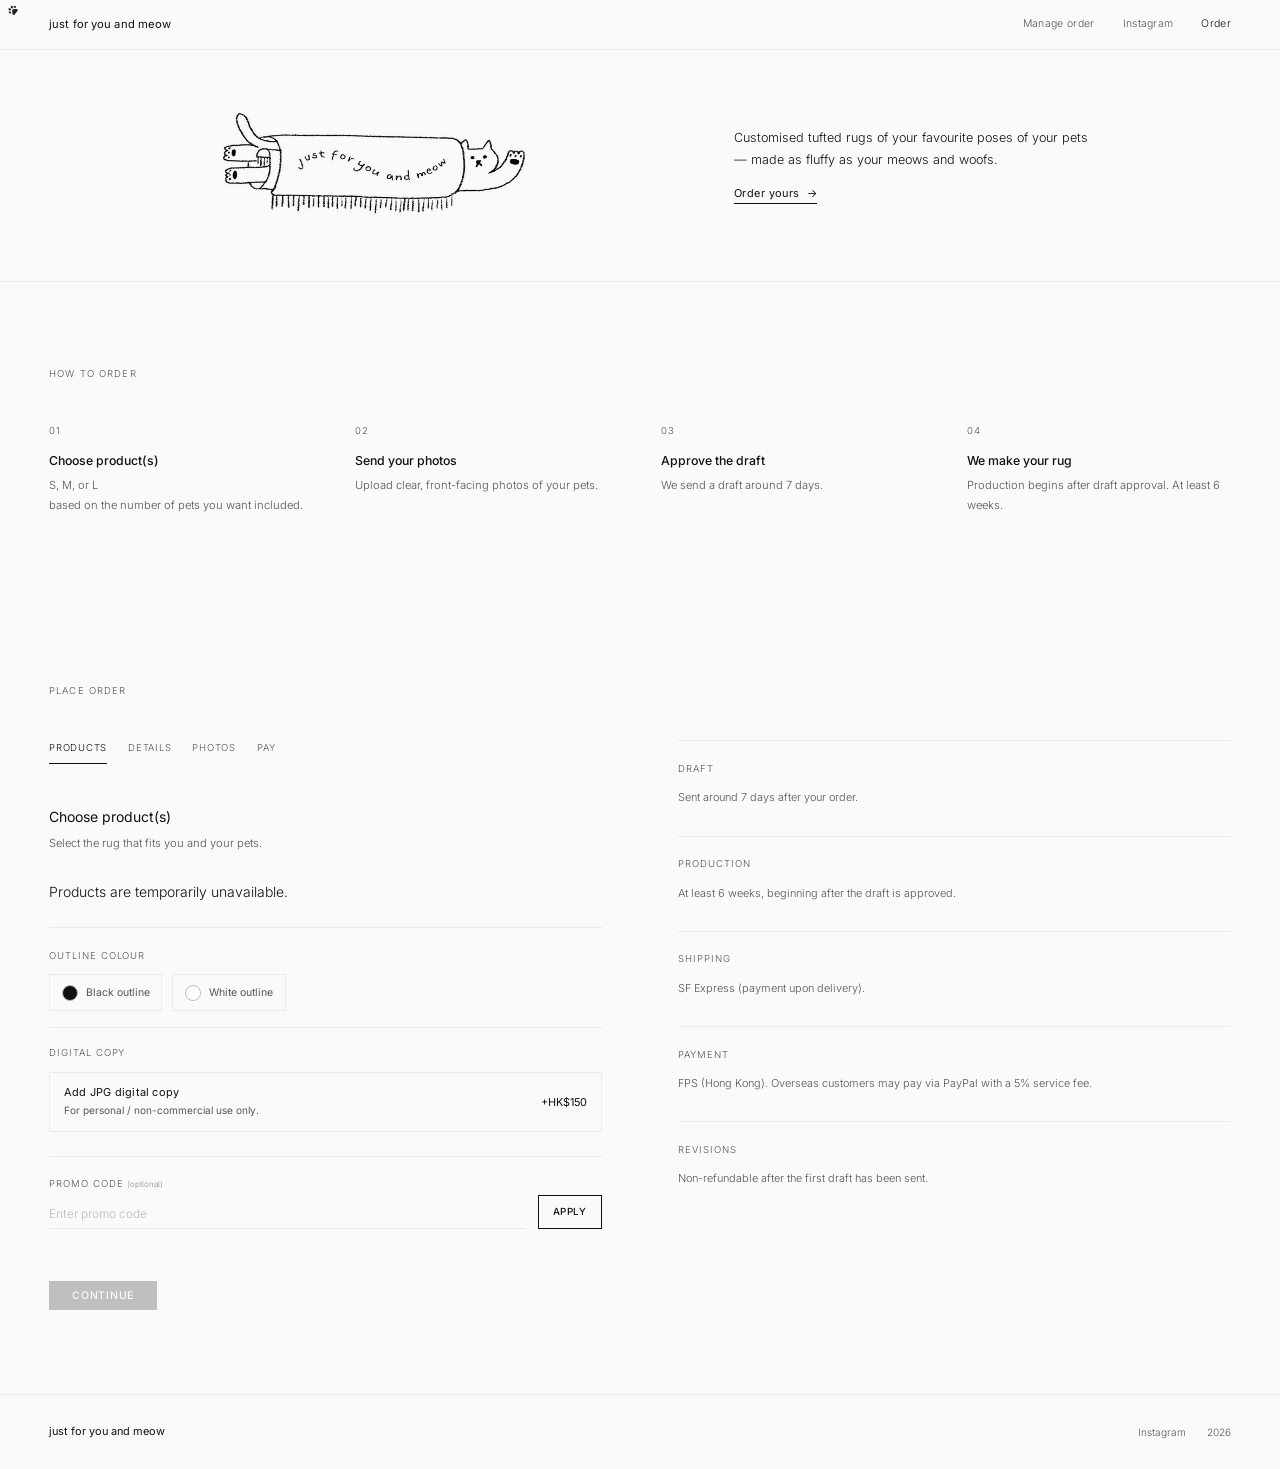
==== index.html @ 94280da6 "Update index.html" ====
<!DOCTYPE html>
<html lang="en">
<head>
<meta charset="UTF-8">
<meta name="viewport" content="width=device-width, initial-scale=1.0">
<title>just for you and meow</title>
<link rel="preconnect" href="https://fonts.googleapis.com">
<link href="https://fonts.googleapis.com/css2?family=Inter:wght@300;400;500&display=swap" rel="stylesheet">

<script>
const API_URL = '/api/order';
const TURNSTILE_SITE_KEY = '0x4AAAAAADvn28RYsBENDB8b';
const TURNSTILE_ALLOWED_HOSTS = [
  'justforyouandmeow.vercel.app',
  'justforyouandmeow.com',
  'www.justforyouandmeow.com'
];
const IS_DEPLOYED_SITE = TURNSTILE_ALLOWED_HOSTS.includes(location.hostname);

let turnstileWidgetId = null;
let turnstileToken = '';

function scheduleTurnstileRender() {
  window.setTimeout(renderTurnstileWidget, 150);
}

function renderTurnstileWidget() {
  if (!IS_DEPLOYED_SITE) return;
  if (!window.turnstile) return;
  if (turnstileWidgetId !== null) return;

  const container = document.getElementById('turnstile-widget');
  if (!container) return;

  container.innerHTML = '';

  turnstileWidgetId = window.turnstile.render(container, {
    sitekey: TURNSTILE_SITE_KEY,
    action: 'order',
    theme: 'light',
    callback: function(token) {
      turnstileToken = token || '';
      hideMsg('msg-s3');
    },
    'expired-callback': function() {
      turnstileToken = '';
    },
    'error-callback': function() {
      turnstileToken = '';
      showMsg('msg-s3', 'err', 'Security check could not load. Please refresh the page and try again.');
    }
  });
}

function resetTurnstileWidget() {
  turnstileToken = '';
  if (window.turnstile && turnstileWidgetId !== null) {
    window.turnstile.reset(turnstileWidgetId);
  }
}

window.addEventListener('DOMContentLoaded', scheduleTurnstileRender);
window.addEventListener('load', scheduleTurnstileRender);

if (IS_DEPLOYED_SITE) {
  const turnstileScript = document.createElement('script');
  turnstileScript.src = 'https://challenges.cloudflare.com/turnstile/v0/api.js?render=explicit';
  turnstileScript.onload = scheduleTurnstileRender;
  turnstileScript.async = true;
  turnstileScript.defer = true;
  document.head.appendChild(turnstileScript);
}

const CONFIG = {
  fps: {
    fpsCode: '102056686',
    payee: 'Glory On International Limited',
    qrImage: 'images/fps-qr.png'
  },
  products: [],
  terms: null
};
</script>

<style>
*,*::before,*::after{box-sizing:border-box;margin:0;padding:0}
:root{--black:#111111;--mid:#555555;--light:#EBEBEB;--bg:#FAFAF8;--white:#FFFFFF;--err:#cc3333}
html{font-size:14px;scroll-behavior:smooth}
body{font-family:'Inter',sans-serif;font-weight:300;color:var(--black);background:var(--bg);line-height:1.6;-webkit-font-smoothing:antialiased}
nav{position:fixed;top:0;left:0;right:0;z-index:100;background:var(--bg);display:flex;align-items:center;justify-content:space-between;padding:0 clamp(1.5rem,5vw,3.5rem);height:50px;border-bottom:1px solid var(--light)}
.nav-brand{font-size:.8rem;font-weight:400;letter-spacing:.01em;text-decoration:none;color:var(--black)}
.nav-right{display:flex;gap:2rem}.nav-right a{font-size:.75rem;color:var(--mid);text-decoration:none;letter-spacing:.03em;transition:color .15s}.nav-right a:hover,.nav-right a.active{color:var(--black)}
main{padding-top:50px}
.hero{padding:clamp(2rem,4vw,3.5rem) clamp(1.5rem,5vw,3.5rem);display:flex;flex-direction:row;align-items:center;gap:clamp(1.5rem,3vw,2.5rem);flex-wrap:wrap}
.hero-left{flex:0 1 auto;display:flex;align-items:center}.hero-logo{width:100%;max-width:650px;height:auto;display:block;mix-blend-mode:multiply}
.hero-right{flex:0 1 auto;display:flex;flex-direction:column;align-items:flex-start;gap:1rem;max-width:500px}
.hero-tagline{font-size:clamp(.82rem,1.1vw,.9rem);font-weight:300;line-height:1.75;color:var(--black)}
.link-arrow{font-size:.78rem;font-weight:400;letter-spacing:.04em;color:var(--black);text-decoration:none;display:inline-flex;align-items:center;gap:.4rem;border-bottom:1px solid var(--black);padding-bottom:1px;transition:opacity .15s;white-space:nowrap}.link-arrow:hover{opacity:.45}
@media(max-width:760px){.hero{flex-direction:column;align-items:flex-start}.hero-logo{max-width:500px}.hero-right{max-width:100%}}
.rule{border:none;border-top:1px solid var(--light)}
.section{padding:clamp(3.5rem,7vw,6rem) clamp(1.5rem,5vw,3.5rem)}
.section-label{font-size:.68rem;letter-spacing:.12em;text-transform:uppercase;color:var(--mid);margin-bottom:3rem}
.process{display:grid;grid-template-columns:repeat(4,1fr);gap:3rem}.step-n{font-size:.68rem;color:var(--mid);letter-spacing:.08em;margin-bottom:.9rem}.step-title{font-size:.88rem;font-weight:500;margin-bottom:.4rem}.step-desc{font-size:.8rem;color:var(--mid);line-height:1.75}
.size-row{display:grid;grid-template-columns:5rem 1fr 1fr auto auto 2rem;align-items:center;gap:1.2rem;padding:1.3rem 0;border-bottom:1px solid var(--light);cursor:pointer;transition:background .1s}.size-row:hover{background:rgba(0,0,0,.02)}
.size-letter{font-size:1.1rem;font-weight:300;letter-spacing:-.01em}.size-dims,.size-cap{font-size:.8rem;color:var(--mid)}.size-cap{font-size:.78rem}.size-price{font-size:.9rem;font-weight:400;white-space:nowrap}.size-radio{width:16px;height:16px;border:1.5px solid var(--light);border-radius:50%;transition:border-color .15s,background .15s;flex-shrink:0;justify-self:end}.size-row.sel .size-radio{background:var(--black);border-color:var(--black)}.qty-control{display:inline-flex;align-items:center;gap:.45rem;justify-self:end}.qty-btn{width:24px;height:24px;border:1px solid var(--light);background:var(--white);color:var(--mid);font:inherit;font-size:.9rem;line-height:1;cursor:pointer}.qty-btn:hover{border-color:var(--black);color:var(--black)}.qty-count{min-width:1.4rem;text-align:center;font-size:.78rem;color:var(--black)}
.order-grid{display:grid;grid-template-columns:1fr 1fr;gap:clamp(3rem,6vw,6rem);align-items:start}
.prog{display:flex;gap:1.5rem;margin-bottom:3rem}.prog-item{font-size:.68rem;letter-spacing:.08em;text-transform:uppercase;color:var(--mid);padding-bottom:.5rem;border-bottom:1.5px solid transparent;transition:all .2s}.prog-item.on{color:var(--black);border-color:var(--black)}.prog-item.done{opacity:.35}
.panel{display:none}.panel.on{display:block;animation:fadeUp .22s ease}@keyframes fadeUp{from{opacity:0;transform:translateY(5px)}to{opacity:1;transform:translateY(0)}}
.panel-title{font-size:1rem;font-weight:400;margin-bottom:.4rem}.panel-sub{font-size:.8rem;color:var(--mid);margin-bottom:2rem;line-height:1.75}
.recap{display:none;justify-content:space-between;align-items:center;border:1px solid var(--light);padding:.8rem 1rem;margin-bottom:2rem;font-size:.78rem}.recap.show{display:flex}.r-size{font-weight:500}.r-price{color:var(--mid)}.r-change{color:var(--mid);text-decoration:underline;cursor:pointer;font-size:.72rem}.r-change:hover{color:var(--black)}
.field{margin-bottom:1.6rem}.field label{display:block;font-size:.68rem;letter-spacing:.1em;text-transform:uppercase;color:var(--mid);margin-bottom:.6rem}.field label small{text-transform:none;letter-spacing:0;font-weight:300;opacity:.7}
.field input,.field textarea{width:100%;border:none;border-bottom:1px solid var(--light);background:transparent;padding:.55em 0;font-family:'Inter',sans-serif;font-size:.85rem;font-weight:300;color:var(--black);outline:none;transition:border-color .15s}.field input::placeholder,.field textarea::placeholder{color:#bbb}.field input:focus,.field textarea:focus{border-color:var(--black)}.field textarea{resize:none;min-height:68px}
.upfield{border:1px solid var(--light);padding:1.6rem;position:relative;text-align:center;cursor:pointer;transition:border-color .15s}.upfield:hover{border-color:var(--black)}.upfield input[type="file"]{position:absolute;inset:0;opacity:0;cursor:pointer;width:100%;height:100%}.upfield-label{font-size:.72rem;letter-spacing:.08em;text-transform:uppercase;font-weight:500;display:block;margin-bottom:.3rem}.upfield-hint{font-size:.75rem;color:var(--mid)}.file-chosen{font-size:.72rem;color:var(--black);margin-top:.5rem;min-height:1em}
.photo-list{border-top:1px solid var(--light);margin-top:.8rem}.photo-item{position:relative;display:grid;grid-template-columns:52px minmax(0,1fr);align-items:center;gap:.8rem;padding:.65rem 2.2rem .65rem 0;border-bottom:1px solid var(--light);font-size:.74rem}.photo-thumb{width:52px;height:52px;border:1px solid var(--light);object-fit:cover;cursor:zoom-in;background:var(--white)}.photo-name{min-width:0;overflow:hidden;text-overflow:ellipsis;white-space:nowrap}.photo-remove{position:absolute;right:0;top:50%;transform:translateY(-50%);width:28px;height:28px;border:1px solid var(--light);border-radius:50%;background:var(--white);color:var(--mid);font:inherit;font-size:1.05rem;line-height:1;cursor:pointer}.photo-remove:hover{color:var(--black);border-color:var(--black)}
.photo-preview-dialog{width:min(760px,calc(100% - 2rem));max-height:90vh;border:0;padding:0;background:var(--white)}.photo-preview-dialog::backdrop{background:rgba(0,0,0,.72)}.photo-preview-inner{position:relative;padding:2.5rem 1rem 1rem;display:flex;align-items:center;justify-content:center;max-height:90vh}.photo-preview-image{display:block;max-width:100%;max-height:calc(90vh - 3.5rem);object-fit:contain}.photo-preview-close{position:absolute;top:.65rem;right:.8rem;border:0;background:none;color:var(--black);font:inherit;font-size:1.35rem;line-height:1;cursor:pointer}
.promo-box{margin-top:1.7rem;padding-top:1.4rem;border-top:1px solid var(--light)}.promo-row{display:flex;align-items:flex-end;gap:.8rem}.promo-row .field{flex:1;margin:0}.promo-apply{height:34px;border:1px solid var(--black);background:transparent;color:var(--black);padding:0 1rem;font-family:'Inter',sans-serif;font-size:.7rem;font-weight:500;letter-spacing:.06em;text-transform:uppercase;cursor:pointer}.promo-apply:disabled{opacity:.35;cursor:not-allowed}.promo-result{font-size:.74rem;min-height:1.4em;margin-top:.65rem}.promo-result.ok{color:#1a6b3c}.promo-result.err{color:var(--err)}
.outline-box{margin-top:1.7rem;padding-top:1.4rem;border-top:1px solid var(--light)}.outline-label{font-size:.68rem;letter-spacing:.1em;text-transform:uppercase;color:var(--mid);margin-bottom:.8rem}.outline-options{display:flex;gap:.7rem;flex-wrap:wrap}.outline-option{display:inline-flex;align-items:center;gap:.55rem;border:1px solid var(--light);background:transparent;padding:.65rem .85rem;font-family:'Inter',sans-serif;font-size:.75rem;color:var(--mid);cursor:pointer}.outline-option:hover,.outline-option.sel{border-color:var(--black);color:var(--black)}.outline-swatch{width:16px;height:16px;border-radius:50%;border:1px solid #bbb;display:inline-block}.outline-swatch.black{background:#111}.outline-swatch.white{background:#fff}
.addon-box{margin-top:1.2rem;padding-top:1.2rem;border-top:1px solid var(--light)}.addon-option{width:100%;display:flex;justify-content:space-between;align-items:center;gap:1rem;border:1px solid var(--light);background:transparent;padding:.9rem 1rem;font-family:'Inter',sans-serif;color:var(--mid);cursor:pointer;text-align:left}.addon-option:hover,.addon-option.sel{border-color:var(--black);color:var(--black)}.addon-title{display:block;font-size:.78rem;color:var(--black);letter-spacing:.02em}.addon-desc{display:block;font-size:.72rem;color:var(--mid);line-height:1.55;margin-top:.25rem}.addon-price{font-size:.78rem;white-space:nowrap;color:var(--black)}
.terms-check{display:flex;align-items:flex-start;gap:.65rem;font-size:.76rem;color:var(--mid);line-height:1.55;margin:1.6rem 0}.terms-check input{width:15px;height:15px;margin-top:.15rem;accent-color:var(--black);flex:0 0 auto}.terms-check a{color:var(--black);text-decoration:underline;text-underline-offset:2px}
.terms-dialog{position:fixed;top:50%;left:50%;transform:translate(-50%,-50%);margin:0;width:min(620px,calc(100% - 2rem));max-height:82vh;border:0;padding:0;background:var(--white);color:var(--black);cursor:default;box-shadow:0 18px 60px rgba(0,0,0,.18)}.terms-dialog:focus{outline:none}.terms-dialog::backdrop{background:rgba(0,0,0,.42)}.terms-inner{padding:clamp(1.5rem,4vw,2.5rem);overflow:auto;max-height:82vh}.terms-head{display:flex;justify-content:space-between;align-items:center;gap:1rem;padding-bottom:1rem;border-bottom:1px solid var(--light)}.terms-head h2{font-size:1rem;font-weight:500}.terms-close{border:0;background:none;font:inherit;font-size:1.3rem;line-height:1;cursor:pointer;color:var(--mid)}.terms-section{padding-top:1.5rem}.terms-section h3{font-size:.78rem;font-weight:500;margin-bottom:.65rem}.terms-section p{font-size:.76rem;color:var(--mid);line-height:1.8;margin-bottom:.8rem}
.btn-row{display:flex;align-items:center;gap:1.5rem;margin-top:2rem}.btn-submit{background:var(--black);color:var(--white);border:none;padding:.8em 2.2em;font-family:'Inter',sans-serif;font-size:.75rem;font-weight:500;letter-spacing:.07em;text-transform:uppercase;cursor:pointer;transition:opacity .15s}.btn-submit:hover{opacity:.65}.btn-submit:disabled{opacity:.25;cursor:not-allowed}.btn-back{font-size:.75rem;color:var(--mid);background:none;border:none;cursor:pointer;font-family:'Inter',sans-serif;text-decoration:underline;transition:color .15s}.btn-back:hover{color:var(--black)}
.aside-block{border-top:1px solid var(--light);padding-top:1.4rem;margin-bottom:2rem}.aside-label{font-size:.68rem;letter-spacing:.1em;text-transform:uppercase;color:var(--mid);margin-bottom:.8rem}.aside-body{font-size:.78rem;color:var(--mid);line-height:1.85}
.order-num-box{background:var(--black);color:var(--white);padding:1.2rem 1.5rem;margin-bottom:2rem}.order-num-label{font-size:.65rem;letter-spacing:.1em;text-transform:uppercase;opacity:.6;margin-bottom:.3rem}.order-num-value{font-size:1.1rem;font-weight:500;letter-spacing:.04em}.receipt{border-top:1px solid var(--light);margin-bottom:2.5rem}.r-row{display:flex;justify-content:space-between;font-size:.8rem;padding:.65rem 0;border-bottom:1px solid var(--light)}.r-row:last-child{font-weight:500;border-color:var(--black)}.r-label{color:var(--mid)}
.fps-block{border:1px solid var(--light);padding:2rem;text-align:center}.fps-eyebrow{font-size:.65rem;letter-spacing:.12em;text-transform:uppercase;color:var(--mid);margin-bottom:1.5rem}.fps-qr{width:130px;height:130px;background:#EDEDED;margin:0 auto 1.2rem;overflow:hidden;display:flex;align-items:center;justify-content:center;font-size:.7rem;color:var(--mid)}.fps-qr img{width:100%;height:100%;object-fit:contain}.fps-meta{font-size:.78rem;color:var(--mid);margin-bottom:.3rem}.fps-amount{display:inline-block;background:var(--black);color:var(--white);padding:.55em 2rem;font-size:.88rem;font-weight:500;letter-spacing:.05em;margin:.8rem 0 0}.fps-instructions{text-align:left;font-size:.75rem;color:var(--mid);line-height:1.85;border-top:1px solid var(--light);margin-top:1.5rem;padding-top:1.2rem}.fps-instructions ol{padding-left:1.1em}.fps-instructions li{margin-bottom:.4rem}
.manage-wrap{max-width:760px}.manage-summary{border-top:1px solid var(--light);border-bottom:1px solid var(--light);margin:1.5rem 0 2rem}.manage-summary .r-row:last-child{font-weight:300;border-color:var(--light)}.manage-upload-panel{display:none}.manage-upload-panel.show{display:block}.manage-note{font-size:.75rem;color:var(--mid);line-height:1.8;margin-top:.8rem}.manage-actions{display:flex;gap:1rem;flex-wrap:wrap;margin-top:1.5rem}
.status-msg{font-size:.78rem;padding:.7rem 1rem;margin:.8rem 0;border-left:3px solid;display:none}.status-msg.show{display:block}.status-msg.ok{border-color:#2a9d5c;background:#f0faf5;color:#1a6b3c}.status-msg.err{border-color:var(--err);background:#fff5f5;color:var(--err)}.status-msg a{color:inherit;font-weight:500;text-decoration:underline}.spinner{display:inline-block;width:12px;height:12px;border:2px solid rgba(255,255,255,.3);border-top-color:#fff;border-radius:50%;animation:spin .6s linear infinite;margin-right:.5rem;vertical-align:middle}@keyframes spin{to{transform:rotate(360deg)}}
body{cursor:none}.paw-cursor-container{position:fixed;top:0;left:0;width:100%;height:100%;pointer-events:none;z-index:9999}.paw{position:absolute;pointer-events:none;width:24px;height:28px}
footer{border-top:1px solid var(--light);padding:2rem clamp(1.5rem,5vw,3.5rem);display:flex;justify-content:space-between;align-items:center;flex-wrap:wrap;gap:1rem}.footer-brand{font-size:.78rem;font-weight:400}.footer-links{display:flex;gap:1.5rem}.footer-links a{font-size:.72rem;color:var(--mid);text-decoration:none;transition:color .15s}.footer-links a:hover{color:var(--black)}
@media(max-width:780px){.process{grid-template-columns:1fr 1fr}.order-grid{grid-template-columns:1fr}.order-aside{display:none}.size-row{grid-template-columns:4rem minmax(0,1fr) auto 1.5rem;grid-template-areas:"letter details price radio" "letter capacity price radio";column-gap:1rem;row-gap:.15rem}.size-letter{grid-area:letter}.size-row>div:not(.size-cap):not(.size-price){grid-area:details}.size-cap{grid-area:capacity;display:block;font-size:.7rem;line-height:1.4}.size-price{grid-area:price}.size-radio{grid-area:radio}}
@media(max-width:780px){.qty-control{grid-area:qty}.size-row{grid-template-columns:4rem minmax(0,1fr) auto auto 1.5rem;grid-template-areas:"letter details price qty radio" "letter capacity price qty radio"}.size-row>div.qty-control{grid-area:qty}}
@media(max-width:480px){.process{grid-template-columns:1fr}}
@media(max-width:768px){.paw-cursor-container{display:none}body{cursor:auto}}
</style>
</head>
<body>

<nav>
  <a href="index.html" class="nav-brand">just for you and meow</a>
  <div class="nav-right">
    <a href="manage-order.html">Manage order</a>
    <a href="https://www.instagram.com/justforyouandmeow/" target="_blank" rel="noopener noreferrer">Instagram</a>
    <a href="#order" class="active">Order</a>
  </div>
</nav>

<main>
  <section class="hero">
    <div class="hero-left"><img src="images/logo.png" alt="just for you and meow" class="hero-logo"></div>
    <div class="hero-right">
      <p class="hero-tagline">Customised tufted rugs of your favourite poses of your pets<br>— made as fluffy as your meows and woofs.</p>
      <a href="#order" class="link-arrow">Order yours &nbsp;&rarr;</a>
    </div>
  </section>

  <hr class="rule">

  <section class="section">
    <p class="section-label">How to order</p>
    <div class="process">
      <div><div class="step-n">01</div><div class="step-title">Choose product(s)</div><p class="step-desc">S, M, or L <br>based on the number of pets you want included.</p></div>
      <div><div class="step-n">02</div><div class="step-title">Send your photos</div><p class="step-desc">Upload clear, front-facing photos of your pets.</p></div>
      <div><div class="step-n">03</div><div class="step-title">Approve the draft</div><p class="step-desc">We send a draft around 7 days.</p></div>
      <div><div class="step-n">04</div><div class="step-title">We make your rug</div><p class="step-desc">Production begins after draft approval. At least 6 weeks.</p></div>
    </div>
  </section>

  <section class="section" id="order">
    <p class="section-label">Place order</p>
    <div class="order-grid">
      <div class="order-left">
        <div class="prog">
          <span class="prog-item on" data-s="1">Products</span>
          <span class="prog-item" data-s="2">Details</span>
          <span class="prog-item" data-s="3">Photos</span>
          <span class="prog-item" data-s="4">Pay</span>
        </div>

        <div class="panel on" id="p1">
          <div class="panel-title">Choose product(s)</div>
          <p class="panel-sub">Select the rug that fits you and your pets.</p>
          <div id="p1-rows"></div>

          <div class="outline-box">
            <div class="outline-label">Outline colour</div>
            <div class="outline-options">
              <button type="button" class="outline-option" data-outline="Black" onclick="pickOutline('Black')"><span class="outline-swatch black"></span>Black outline</button>
              <button type="button" class="outline-option" data-outline="White" onclick="pickOutline('White')"><span class="outline-swatch white"></span>White outline</button>
            </div>
          </div>

          <div class="addon-box">
            <div class="outline-label">Digital copy</div>
            <button type="button" class="addon-option" id="digital-copy-option" onclick="toggleDigitalCopy()">
              <span>
                <span class="addon-title">Add JPG digital copy</span>
                <span class="addon-desc">For personal / non-commercial use only.</span>
              </span>
              <span class="addon-price">+HK$150</span>
            </button>
          </div>

          <div class="promo-box">
            <div class="promo-row">
              <div class="field">
                <label for="f-promo">Promo code <small>(optional)</small></label>
                <input type="text" id="f-promo" maxlength="30" autocomplete="off" placeholder="Enter promo code"
                       oninput="if(appliedPromo && this.value.trim().toUpperCase() !== appliedPromo.code) clearPromo_(false)">
              </div>
              <button class="promo-apply" type="button" id="promo-apply" onclick="applyPromo()">Apply</button>
            </div>
            <div class="promo-result" id="promo-result"></div>
          </div>

          <div class="btn-row"><button class="btn-submit" id="s1n" disabled onclick="go(2)">Continue</button></div>
        </div>

        <div class="panel" id="p2">
          <div class="recap show" id="rb2"><span><span class="r-size" id="rb2-size"></span>&ensp;<span class="r-price" id="rb2-price"></span></span><span class="r-change" onclick="go(1)">Change</span></div>
          <div class="panel-title">Your details</div>
          <p class="panel-sub">Contact and delivery information.</p>
          <div class="field"><label>Instagram</label><input type="text" id="f-instagram" placeholder="@accountname"></div>
          <div class="field"><label>Full name</label><input type="text" id="f-name" placeholder="Your full name"></div>
          <div class="field"><label>Phone number</label><input type="tel" id="f-phone" placeholder="Your phone number"></div>
          <div class="field"><label>Delivery address</label><input type="text" id="f-addr" placeholder="Full address"></div>
          <div class="btn-row"><button class="btn-submit" onclick="v2()">Continue</button><button class="btn-back" onclick="go(1)">Back</button></div>
        </div>

        <div class="panel" id="p3">
          <div class="recap show" id="rb3"><span><span class="r-size" id="rb3-size"></span>&ensp;<span class="r-price" id="rb3-price"></span></span><span class="r-change" onclick="go(1)">Change</span></div>
          <div class="panel-title">Upload photos</div>
          <p class="panel-sub">Upload at least one photo of your pets — can be separate photos. Clear, front-facing photos work best.</p>
          <div class="field">
            <label>Pet photos <small>(required)</small></label>
            <div class="upfield">
              <input type="file" id="f-photos" accept="image/*" multiple onchange="onPetFiles(this)">
              <span class="upfield-label">Select files</span>
              <span class="upfield-hint">JPG or PNG · up to 6 files · 2.5 MB each</span>
            </div>
            <div class="file-chosen" id="pet-file-chosen"></div>
            <div class="photo-list" id="pet-photo-list"></div>
          </div>
          <div class="field"><label>Notes <small>(optional)</small></label><textarea id="f-notes" placeholder="Background colour, pose, accessories, anything you have in mind..."></textarea></div>
          <div class="field"><div id="turnstile-widget"></div></div>
          <label class="terms-check">
            <input type="checkbox" id="f-terms">
            <span>I have read and agree to the <a href="#" onclick="openTerms(event)">Terms &amp; Conditions and Privacy Notice</a>. / 我已閱讀並同意條款及私隱聲明。</span>
          </label>
          <div id="msg-s3" class="status-msg"></div>
          <div class="btn-row"><button class="btn-submit" id="s3n" onclick="doSubmit()">Confirm order</button><button class="btn-back" onclick="go(2)">Back</button></div>
        </div>

        <div class="panel" id="p4">
          <div class="panel-title">Order received</div>
          <p class="panel-sub">Complete payment via FPS within 24 hours, then upload your screenshot below.</p>
          <div class="order-num-box"><div class="order-num-label">Your order number</div><div class="order-num-value" id="order-num-display">—</div></div>
          <div class="receipt" id="receipt"></div>
          <div class="fps-block">
            <div class="fps-eyebrow">FPS &nbsp;/&nbsp; Faster Payment System</div>
            <div class="fps-qr"><img src="images/fps-qr.png" alt="FPS QR code" onerror="this.style.display='none';this.parentNode.insertAdjacentHTML('beforeend','<span>fps-qr.png</span>')"></div>
            <div class="fps-meta">識別代碼 &nbsp;102056686</div>
            <div class="fps-meta" style="margin-bottom:0">支付至 &nbsp;Glory On International Limited</div>
            <div class="fps-amount" id="famt">HK$—</div>
            <div class="fps-instructions"><ol><li>Open your banking app and select FPS.</li><li>Add your name and order number as the reference, then take a screenshot.</li><li>Please upload your screenshot below and send us a direct message (DM).</li></ol></div>
          </div>

          <div class="field" style="margin-top:2rem">
            <label>Payment screenshot <small>Upload after payment</small></label>
            <div class="upfield">
              <input type="file" id="f-payment" accept="image/*" onchange="onPayFile(this)">
              <span class="upfield-label">Select file</span>
              <span class="upfield-hint">Upload your FPS payment screenshot</span>
            </div>
            <div class="file-chosen" id="pay-file-chosen"></div>
            <div class="photo-list" id="payment-photo-list"></div>
          </div>

          <div id="msg-s4" class="status-msg"></div>
          <div class="btn-row"><button class="btn-submit" id="s4n" onclick="submitPayment()">Submit payment proof</button><button class="btn-back" id="payment-back" onclick="go(3)">Back</button></div>
          <div style="margin-top:3rem;border-top:1px solid var(--light);padding-top:2rem"><button class="btn-back" onclick="doReset()">Place another order</button></div>
        </div>
      </div>

      <div class="order-aside">
        <div class="aside-block"><div class="aside-label">Draft</div><div class="aside-body">Sent around 7 days after your order.</div></div>
        <div class="aside-block"><div class="aside-label">Production</div><div class="aside-body">At least 6 weeks, beginning after the draft is approved.</div></div>
        <div class="aside-block"><div class="aside-label">Shipping</div><div class="aside-body">SF Express (payment upon delivery).</div></div>
        <div class="aside-block"><div class="aside-label">Payment</div><div class="aside-body">FPS (Hong Kong). Overseas customers may pay via PayPal with a 5% service fee.</div></div>
        <div class="aside-block"><div class="aside-label">Revisions</div><div class="aside-body">Non-refundable after the first draft has been sent.</div></div>
      </div>
    </div>
  </section>
</main>

<dialog class="photo-preview-dialog" id="photo-preview-dialog">
  <div class="photo-preview-inner">
    <button class="photo-preview-close" type="button" onclick="closePhotoPreview()" aria-label="Close">&times;</button>
    <img class="photo-preview-image" id="photo-preview-image" alt="Selected photo preview">
  </div>
</dialog>

<dialog class="terms-dialog" id="terms-dialog" tabindex="-1">
  <div class="terms-inner">
    <div class="terms-head"><h2>Terms &amp; Conditions / 注意事項</h2><button class="terms-close" type="button" onclick="closeTerms()" aria-label="Close">&times;</button></div>
    <div class="terms-section"><p>Terms are loading from the secure backend. Please reload if they do not appear.</p></div>
  </div>
</dialog>

<footer>
  <span class="footer-brand">just for you and meow</span>
  <div class="footer-links"><a href="https://www.instagram.com/justforyouandmeow/" target="_blank">Instagram</a><span style="color:var(--mid);font-size:.72rem" id="yr"></span></div>
</footer>

<script>
let sel = null;
let selectedItems = [];
let orderNum = null;
let petFiles = [];
let payFile = null;
let appliedPromo = null;
let selectedOutline = null;
let selectedDigitalCopy = false;
const DIGITAL_COPY_PRICE = 150;
let orderReadyForPayment = false;
let manageSession = null;
let managePetFiles = [];
let managePayFile = null;

document.getElementById('yr').textContent = new Date().getFullYear();

function fileToBase64(file) {
  return new Promise((res, rej) => {
    const r = new FileReader();
    r.onload = () => res(String(r.result).split(',')[1]);
    r.onerror = () => rej(new Error('Cannot read ' + file.name));
    r.readAsDataURL(file);
  });
}

function fileToDataUrl_(file) {
  return new Promise((res, rej) => {
    const reader = new FileReader();
    reader.onload = () => res(reader.result);
    reader.onerror = () => rej(new Error('Cannot preview ' + file.name));
    reader.readAsDataURL(file);
  });
}

function showMsg(id, type, text) {
  const el = document.getElementById(id);
  el.className = 'status-msg ' + type + ' show';
  el.textContent = text;
}

function hideMsg(id) {
  const el = document.getElementById(id);
  if (el) el.className = 'status-msg';
}

function showPaymentSuccess_() {
  const el = document.getElementById('msg-s4');
  el.className = 'status-msg ok show';
  el.textContent = 'Payment proof submitted. Please send us a direct message on ';
  const link = document.createElement('a');
  link.href = 'https://www.instagram.com/justforyouandmeow/';
  link.target = '_blank';
  link.rel = 'noopener noreferrer';
  link.textContent = 'Instagram';
  el.appendChild(link);
  el.appendChild(document.createTextNode(' with your order number. Thank you.'));
}

loadProducts();
loadTerms();

async function loadTerms() {
  try {
    const result = await postApi_({ type: 'terms' });
    if (!result.success || !result.terms || !result.terms.version) throw new Error('TERMS_UNAVAILABLE');
    CONFIG.terms = result.terms;
    renderTerms_();
  } catch (error) {
    CONFIG.terms = null;
  }
}

function renderTerms_() {
  const terms = CONFIG.terms;
  if (!terms) return;
  const inner = document.querySelector('#terms-dialog .terms-inner');
  if (!inner) return;
  inner.innerHTML = '';

  const head = document.createElement('div');
  head.className = 'terms-head';
  const title = document.createElement('h2');
  title.textContent = (terms.titleEn || 'Terms & Conditions') + ' / ' + (terms.titleZh || '注意事項及私隱聲明');
  const close = document.createElement('button');
  close.className = 'terms-close';
  close.type = 'button';
  close.setAttribute('aria-label', 'Close');
  close.textContent = '×';
  close.addEventListener('click', closeTerms);
  head.appendChild(title);
  head.appendChild(close);
  inner.appendChild(head);

  const meta = document.createElement('div');
  meta.className = 'terms-section';
  const metaP = document.createElement('p');
  metaP.textContent = 'Version: ' + terms.version;
  meta.appendChild(metaP);
  inner.appendChild(meta);

  const en = document.createElement('div');
  en.className = 'terms-section';
  const enTitle = document.createElement('h3');
  enTitle.textContent = terms.titleEn || 'Terms & Conditions';
  en.appendChild(enTitle);
  appendTermsParagraphs_(en, terms.contentEn);
  inner.appendChild(en);

  const zh = document.createElement('div');
  zh.className = 'terms-section';
  const zhTitle = document.createElement('h3');
  zhTitle.textContent = terms.titleZh || '注意事項及私隱聲明';
  zh.appendChild(zhTitle);
  appendTermsParagraphs_(zh, terms.contentZh);
  inner.appendChild(zh);
}

function appendTermsParagraphs_(container, content) {
  const blocks = String(content || '').split(/\n\s*\n/).filter(Boolean);
  blocks.forEach(block => {
    const p = document.createElement('p');
    p.textContent = block.trim();
    p.style.whiteSpace = 'pre-line';
    container.appendChild(p);
  });
}

async function loadProducts() {
  const orderRows = document.getElementById('p1-rows');
  orderRows.textContent = 'Loading products...';
  document.getElementById('s1n').disabled = true;

  try {
    const result = await postApi_({ type: 'products' });
    if (!result.success || !Array.isArray(result.products) || !result.products.length) throw new Error('NO_PRODUCTS');
    CONFIG.products = result.products.map(p => ({ ...p, safeId: String(p.id || '').trim().toLowerCase() }));
    renderProducts_();
  } catch (error) {
    orderRows.textContent = 'Products are temporarily unavailable.';
  }
}

function renderProducts_() {
  const orderRows = document.getElementById('p1-rows');
  orderRows.innerHTML = '';
  CONFIG.products.forEach(p => {
    const name = escapeHtml_(p.name);
    const dims = escapeHtml_(p.dims);
    const capacity = escapeHtml_(p.capacity);
    const price = Number(p.price).toLocaleString();
    orderRows.insertAdjacentHTML('beforeend', `
      <div class="size-row" id="wr-${p.safeId}" onclick="toggleProduct('${p.safeId}')">
        <span class="size-letter">${name}</span>
        <div><div class="size-dims">${dims}</div></div>
        <div class="size-cap">${capacity}</div>
        <div class="size-price">HK$${price}</div>
        <div class="qty-control" onclick="event.stopPropagation()">
          <button type="button" class="qty-btn" aria-label="Decrease ${name}" onclick="changeProductQty('${p.safeId}', -1)">−</button>
          <span class="qty-count" id="qty-${p.safeId}">0</span>
          <button type="button" class="qty-btn" aria-label="Increase ${name}" onclick="changeProductQty('${p.safeId}', 1)">+</button>
        </div>
        <span class="size-radio" id="pr-${p.safeId}"></span>
      </div>`);
  });
}

function escapeHtml_(value) {
  return String(value || '').replace(/&/g, '&amp;').replace(/</g, '&lt;').replace(/>/g, '&gt;').replace(/"/g, '&quot;').replace(/'/g, '&#039;');
}

function getSelectedItem_(safeId) {
  return selectedItems.find(item => item.safeId === safeId) || null;
}

function hasSelectedProducts_() {
  return selectedItems.some(item => Number(item.quantity || 0) > 0);
}

function syncPrimarySelection_() {
  selectedItems = selectedItems.filter(item => Number(item.quantity || 0) > 0);
  sel = selectedItems.length ? selectedItems[0] : null;
}

function getSelectedItemsForPayload_() {
  return selectedItems
    .filter(item => Number(item.quantity || 0) > 0)
    .map(item => ({
      productId: item.safeId || item.id,
      quantity: Number(item.quantity || 1)
    }));
}

function toggleProduct(safeId) {
  const existing = getSelectedItem_(safeId);
  if (existing) {
    setProductQuantity_(safeId, 0, true);
  } else {
    setProductQuantity_(safeId, 1, true);
  }
}

function pick(safeId) {
  toggleProduct(safeId);
}

function changeProductQty(safeId, delta) {
  const existing = getSelectedItem_(safeId);
  const currentQty = existing ? Number(existing.quantity || 0) : 0;
  const nextQty = Math.max(0, Math.min(20, currentQty + Number(delta || 0)));
  setProductQuantity_(safeId, nextQty, true);
}

function setProductQuantity_(safeId, quantity, shouldClearPromo) {
  const product = CONFIG.products.find(p => p.safeId === safeId);
  if (!product) return;

  const qty = Math.max(0, Math.min(20, Number(quantity || 0)));
  const existingIndex = selectedItems.findIndex(item => item.safeId === safeId);

  if (qty <= 0) {
    if (existingIndex >= 0) selectedItems.splice(existingIndex, 1);
  } else if (existingIndex >= 0) {
    selectedItems[existingIndex].quantity = qty;
  } else {
    selectedItems.push({
      ...product,
      quantity: qty
    });
  }

  syncPrimarySelection_();
  updateProductRow_(safeId);
  if (shouldClearPromo) clearPromo_(true);
  updateSizeContinue_();
  updateRecaps();
}

function updateProductRow_(safeId) {
  const item = getSelectedItem_(safeId);
  const qty = item ? Number(item.quantity || 0) : 0;
  const row = document.getElementById('wr-' + safeId);
  const radio = document.getElementById('pr-' + safeId);
  const qtyEl = document.getElementById('qty-' + safeId);

  if (row) row.classList.toggle('sel', qty > 0);
  if (radio) {
    radio.style.background = qty > 0 ? 'var(--black)' : '';
    radio.style.borderColor = qty > 0 ? 'var(--black)' : '';
  }
  if (qtyEl) qtyEl.textContent = String(qty);
}

function pickOutline(colour) {
  if (!['Black', 'White'].includes(colour)) return;
  selectedOutline = colour;
  document.querySelectorAll('.outline-option').forEach(button => {
    button.classList.toggle('sel', button.dataset.outline === colour);
  });
  updateSizeContinue_();
}

function toggleDigitalCopy() {
  selectedDigitalCopy = !selectedDigitalCopy;
  const option = document.getElementById('digital-copy-option');
  if (option) option.classList.toggle('sel', selectedDigitalCopy);
  updateRecaps();
}

function getProductsSubtotal_() {
  return selectedItems.reduce((sum, item) => {
    return sum + Number(item.price || 0) * Number(item.quantity || 0);
  }, 0);
}

function getCurrentProductPrice_() {
  return Number(appliedPromo ? appliedPromo.price : getProductsSubtotal_());
}

function getOrderTotal_() {
  return getCurrentProductPrice_() + (selectedDigitalCopy ? DIGITAL_COPY_PRICE : 0);
}

function hasOwn_(object, key) {
  return Object.prototype.hasOwnProperty.call(object || {}, key);
}

function normalizeBooleanValue_(value) {
  if (value === true) return true;
  const text = String(value || '').trim().toLowerCase();
  return text === 'true' || text === 'yes' || text === 'y' || text === '1';
}

function firstFiniteNumber_(values) {
  for (const value of values) {
    const number = Number(value);
    if (Number.isFinite(number)) return number;
  }
  return NaN;
}

function getReceiptTotal_(result, digitalCopySelected, digitalCopyPrice) {
  // New Apps Script v8/v9/v10 returns productFinalPrice, so rebuild the grand total safely.
  const productFinalPrice = firstFiniteNumber_([result && result.productFinalPrice]);
  if (Number.isFinite(productFinalPrice)) {
    return productFinalPrice + (digitalCopySelected ? Number(digitalCopyPrice || 0) : 0);
  }

  // New Apps Script also returns digitalCopyPrice; if present, server total should already include it.
  if (hasOwn_(result, 'digitalCopyPrice')) {
    const serverTotal = firstFiniteNumber_([
      result && result.price,
      result && result.finalPrice,
      result && result.total,
      result && result.amount
    ]);
    if (Number.isFinite(serverTotal)) return serverTotal;
  }

  // Backward fallback: old Apps Script did not know digital copy, so use frontend cart total.
  return getOrderTotal_();
}

function getDigitalCopyText_() {
  return selectedDigitalCopy ? 'JPG digital copy +HK$150' : 'No digital copy';
}

function getProductsSummary_() {
  if (!selectedItems.length) return '';
  return selectedItems
    .map(item => (item.name || item.id) + ' × ' + Number(item.quantity || 1))
    .join(' + ');
}

function formatItemsForReceipt_(items) {
  const source = Array.isArray(items) && items.length ? items : selectedItems;
  return source.map(item => {
    const name = item.name || item.productName || item.id || item.productId || 'Product';
    const dims = item.dims ? ' ' + item.dims : '';
    const qty = Number(item.quantity || 1);
    return name + dims + ' × ' + qty;
  }).join(' + ');
}

function updateSizeContinue_() {
  document.getElementById('s1n').disabled = !(hasSelectedProducts_() && selectedOutline);
}

function updateRecaps() {
  if (!hasSelectedProducts_()) return;
  const parts = [(selectedOutline || '') + ' outline'];
  if (selectedDigitalCopy) parts.push('JPG digital copy +HK$150');
  ['2','3'].forEach(n => {
    document.getElementById('rb' + n + '-size').textContent = getProductsSummary_();
    document.getElementById('rb' + n + '-price').textContent = parts.join(' — ') + ' — HK$' + getOrderTotal_().toLocaleString();
  });
}

async function applyPromo() {
  const input = document.getElementById('f-promo');
  const resultEl = document.getElementById('promo-result');
  const button = document.getElementById('promo-apply');
  const promoCode = input.value.trim().toUpperCase();

  if (!hasSelectedProducts_()) {
    resultEl.className = 'promo-result err';
    resultEl.textContent = 'Please choose at least one product first.';
    return;
  }
  if (!promoCode) {
    clearPromo_(false);
    resultEl.className = 'promo-result err';
    resultEl.textContent = 'Please enter a promo code.';
    return;
  }

  button.disabled = true;
  button.textContent = 'Checking...';
  resultEl.className = 'promo-result';
  resultEl.textContent = '';

  try {
    const result = await postApi_({
      type: 'promo',
      productId: sel ? sel.safeId : '',
      items: getSelectedItemsForPayload_(),
      promoCode
    });
    const promo = result.promo || result;
    if (!result.success || !promo.valid) throw new Error(result.error || 'INVALID_PROMO_CODE');

    appliedPromo = {
      code: promo.code,
      originalPrice: promo.originalPrice,
      discount: promo.discount,
      price: promo.finalPrice
    };

    input.value = promo.code;
    resultEl.className = 'promo-result ok';
    const totalText = selectedDigitalCopy ? ' · Total with digital copy: HK$' + getOrderTotal_().toLocaleString() : '';
    resultEl.textContent = promo.code + ' applied: HK$' + Number(promo.originalPrice).toLocaleString() + ' → HK$' + Number(promo.finalPrice).toLocaleString() + totalText;
    updateRecaps();
  } catch (error) {
    appliedPromo = null;
    resultEl.className = 'promo-result err';
    resultEl.textContent = 'Invalid or unavailable promo code.';
    updateRecaps();
  } finally {
    button.disabled = false;
    button.textContent = 'Apply';
  }
}

function clearPromo_(clearInput) {
  appliedPromo = null;
  if (clearInput) document.getElementById('f-promo').value = '';
  const resultEl = document.getElementById('promo-result');
  resultEl.className = 'promo-result';
  resultEl.textContent = '';
}

function go(n) {
  if (n > 1 && !hasSelectedProducts_()) return;

  if (n === 3 && orderReadyForPayment) {
    const submitButton = document.getElementById('s3n');
    submitButton.disabled = false;
    submitButton.textContent = 'Continue to payment';
  }

  document.querySelectorAll('.panel').forEach(p => p.classList.remove('on'));
  document.getElementById('p' + n).classList.add('on');
  document.querySelectorAll('.prog-item').forEach(w => {
    const s = +w.dataset.s;
    w.classList.remove('on', 'done');
    if (s === n) w.classList.add('on');
    else if (s < n) w.classList.add('done');
  });
  updateRecaps();
  window.scrollTo({ top: document.getElementById('order').offsetTop - 58, behavior: 'smooth' });
}

function v2() {
  if (!document.getElementById('f-instagram').value.trim() ||
      !document.getElementById('f-name').value.trim() ||
      !document.getElementById('f-phone').value.trim() ||
      !document.getElementById('f-addr').value.trim()) {
    alert('Please fill in all required fields.');
    return;
  }
  go(3);
}

function onPetFiles(input) {
  const newFiles = Array.from(input.files);
  const el = document.getElementById('pet-file-chosen');
  const invalid = newFiles.filter(f => f.size > 2.5 * 1000 * 1000 || !['image/png', 'image/jpeg', 'image/jpg'].includes(f.type));
  if (invalid.length) {
    el.textContent = 'Photos must be JPG or PNG and no larger than 2.5 MB each.';
    el.style.color = 'var(--err)';
    input.value = '';
    return;
  }

  const uniqueFiles = newFiles.filter(file => !petFiles.some(existing => existing.name === file.name && existing.size === file.size && existing.lastModified === file.lastModified));
  if (petFiles.length + uniqueFiles.length > 6) {
    el.textContent = 'Please select no more than 6 photos in total.';
    el.style.color = 'var(--err)';
    input.value = '';
    return;
  }

  petFiles = petFiles.concat(uniqueFiles);
  input.value = '';
  renderPetFiles_();
}

function removePetFile(index) {
  petFiles.splice(index, 1);
  renderPetFiles_();
}

async function renderPetFiles_() {
  const summary = document.getElementById('pet-file-chosen');
  const list = document.getElementById('pet-photo-list');
  list.innerHTML = '';
  summary.style.color = 'var(--black)';
  summary.textContent = petFiles.length ? petFiles.length + (petFiles.length === 1 ? ' photo selected' : ' photos selected') : '';

  petFiles.forEach((file, index) => {
    const item = document.createElement('div');
    item.className = 'photo-item';

    const thumbnail = document.createElement('img');
    thumbnail.className = 'photo-thumb';
    thumbnail.alt = 'Preview ' + file.name;
    fileToDataUrl_(file).then(url => { thumbnail.src = url; }).catch(() => { thumbnail.alt = 'Preview unavailable'; });
    thumbnail.addEventListener('click', () => openPhotoPreview(index));

    const name = document.createElement('span');
    name.className = 'photo-name';
    name.textContent = file.name;

    const remove = document.createElement('button');
    remove.type = 'button';
    remove.className = 'photo-remove';
    remove.textContent = '×';
    remove.setAttribute('aria-label', 'Remove ' + file.name);
    remove.title = 'Remove photo';
    remove.addEventListener('click', () => removePetFile(index));

    item.appendChild(thumbnail);
    item.appendChild(name);
    item.appendChild(remove);
    list.appendChild(item);
  });
}

async function openPhotoPreview(index) {
  const file = petFiles[index];
  if (!file) return;
  const image = document.getElementById('photo-preview-image');
  const dialog = document.getElementById('photo-preview-dialog');
  try {
    image.src = await fileToDataUrl_(file);
    dialog.showModal();
  } catch (error) {
    image.removeAttribute('src');
  }
}

function closePhotoPreview() {
  const image = document.getElementById('photo-preview-image');
  const dialog = document.getElementById('photo-preview-dialog');
  image.removeAttribute('src');
  dialog.close();
}

function onPayFile(input) {
  payFile = input.files[0] || null;
  renderPayFile_();
}

function removePayFile() {
  payFile = null;
  document.getElementById('f-payment').value = '';
  renderPayFile_();
  hideMsg('msg-s4');
}

function renderPayFile_() {
  const summary = document.getElementById('pay-file-chosen');
  const list = document.getElementById('payment-photo-list');
  list.innerHTML = '';
  summary.textContent = payFile ? '1 screenshot selected' : '';
  if (!payFile) return;

  const currentFile = payFile;
  const item = document.createElement('div');
  item.className = 'photo-item';

  const thumbnail = document.createElement('img');
  thumbnail.className = 'photo-thumb';
  thumbnail.alt = 'Preview ' + currentFile.name;
  fileToDataUrl_(currentFile).then(url => { if (payFile === currentFile) thumbnail.src = url; }).catch(() => { thumbnail.alt = 'Preview unavailable'; });
  thumbnail.addEventListener('click', openPaymentPreview);

  const name = document.createElement('span');
  name.className = 'photo-name';
  name.textContent = currentFile.name;

  const remove = document.createElement('button');
  remove.type = 'button';
  remove.className = 'photo-remove';
  remove.textContent = '×';
  remove.setAttribute('aria-label', 'Remove payment screenshot');
  remove.title = 'Remove screenshot';
  remove.addEventListener('click', removePayFile);

  item.appendChild(thumbnail);
  item.appendChild(name);
  item.appendChild(remove);
  list.appendChild(item);
}

async function openPaymentPreview() {
  if (!payFile) return;
  const image = document.getElementById('photo-preview-image');
  const dialog = document.getElementById('photo-preview-dialog');
  try {
    image.src = await fileToDataUrl_(payFile);
    dialog.showModal();
  } catch (error) {
    image.removeAttribute('src');
  }
}

async function doSubmit() {
  if (orderReadyForPayment) {
    go(4);
    return;
  }

  const ig = document.getElementById('f-instagram').value.trim();
  const nm = document.getElementById('f-name').value.trim();
  const ph = document.getElementById('f-phone').value.trim();
  const ad = document.getElementById('f-addr').value.trim();

  if (!ig || !nm || !ph || !ad) {
    showMsg('msg-s3', 'err', 'Please go back and complete all your details.');
    go(2);
    return;
  }

  if (ig.length > 100 || nm.length > 100 || ph.length > 20 || ad.length > 500) {
    showMsg('msg-s3', 'err', 'Some fields are too long.');
    go(2);
    return;
  }

  if (!CONFIG.terms || !CONFIG.terms.version) {
    showMsg('msg-s3', 'err', 'Terms & Conditions are temporarily unavailable. Please reload and try again.');
    return;
  }

  if (!document.getElementById('f-terms').checked) {
    showMsg('msg-s3', 'err', 'Please read and agree to the Terms & Conditions before confirming your order.');
    return;
  }

  if (IS_DEPLOYED_SITE && !turnstileToken) {
    showMsg('msg-s3', 'err', 'Please complete the security check.');
    return;
  }

  const MAX_FILE_SIZE = 2.5 * 1000 * 1000;
  const ALLOWED_TYPES = ['image/png', 'image/jpeg', 'image/jpg'];

  if (petFiles.length < 1) {
    showMsg('msg-s3', 'err', 'Please upload at least one pet photo.');
    return;
  }

  if (petFiles.length > 6) {
    showMsg('msg-s3', 'err', 'Please upload no more than 6 pet photos.');
    return;
  }

  for (let f of petFiles) {
    if (f.size > MAX_FILE_SIZE) {
      showMsg('msg-s3', 'err', 'Pet photo too large (max 2.5MB).');
      return;
    }
    if (!ALLOWED_TYPES.includes(f.type)) {
      showMsg('msg-s3', 'err', 'Pet photos must be PNG or JPEG only.');
      return;
    }
  }

  const btn = document.getElementById('s3n');
  btn.disabled = true;
  btn.innerHTML = '<span class="spinner"></span>Submitting…';
  hideMsg('msg-s3');

  try {
    let requestId = sessionStorage.getItem('meow_order_request_id');
    if (!requestId) {
      requestId = createRequestId_();
      sessionStorage.setItem('meow_order_request_id', requestId);
    }

    const firstPhotoData = await fileToBase64(petFiles[0]);

    const result = await postApi_({
      type: 'order',
      requestId: requestId,
      turnstileToken: turnstileToken,
      termsAccepted: true,
      termsVersion: CONFIG.terms.version,
      promoCode: appliedPromo ? appliedPromo.code : '',
      productId: sel ? sel.safeId : '',
      items: getSelectedItemsForPayload_(),
      outline: selectedOutline,
      digitalCopy: selectedDigitalCopy,
      firstPhoto: {
        data: firstPhotoData
      },
      instagram: ig,
      name: nm,
      phone: ph,
      address: ad,
      size: getProductsSummary_(),
      notes: document.getElementById('f-notes').value.trim()
    });

    if (!result.success) {
      throw new Error(result.error || 'ORDER_FAILED');
    }

    orderNum = result.orderNumber;
    const orderToken = result.orderToken;

    sessionStorage.removeItem('meow_order_request_id');
    sessionStorage.setItem('meow_order_number', orderNum);
    sessionStorage.setItem('meow_order_token', orderToken);

    const returnedItems = Array.isArray(result.items) && result.items.length ? result.items : selectedItems;
    selectedItems = returnedItems.map(item => ({
      id: item.productId || item.id,
      safeId: String(item.productId || item.id || '').trim().toLowerCase(),
      name: item.name || item.productName || item.id || item.productId,
      dims: item.dims || '',
      price: Number(item.price || 0),
      quantity: Number(item.quantity || 1)
    }));
    syncPrimarySelection_();

    appliedPromo = result.promoCode ? {
      code: result.promoCode,
      originalPrice: result.originalPrice,
      discount: result.discount,
      price: Number(result.productFinalPrice || (Number(result.originalPrice || getProductsSubtotal_()) - Number(result.discount || 0)))
    } : null;

    /*
      DO NOT upload pet_photo again here.
      The first pet photo is already uploaded together with the order in Code.gs.
      This prevents the false "Order was created, but a photo failed to upload" error.
    */

    orderReadyForPayment = true;
    document.getElementById('order-num-display').textContent = orderNum;

    const receipt = document.getElementById('receipt');
    receipt.innerHTML = '';

    const outlineText = result.outline || (selectedOutline ? selectedOutline + ' outline' : '');
    const digitalCopySelected = hasOwn_(result, 'digitalCopy')
      ? normalizeBooleanValue_(result.digitalCopy)
      : selectedDigitalCopy;
    const digitalCopyPrice = hasOwn_(result, 'digitalCopyPrice')
      ? Number(result.digitalCopyPrice || 0)
      : (digitalCopySelected ? DIGITAL_COPY_PRICE : 0);
    const receiptTotal = getReceiptTotal_(result, digitalCopySelected, digitalCopyPrice);

    const rows = [
      { label: 'Order', value: orderNum },
      { label: 'Instagram', value: ig },
      { label: 'Name', value: nm },
      { label: 'Phone', value: ph },
      { label: 'Address', value: ad },
      { label: 'Products', value: formatItemsForReceipt_(result.items || selectedItems) },
      { label: 'Outline', value: outlineText },
      { label: 'Digital copy', value: digitalCopySelected ? 'Yes — JPG for personal / non-commercial use' : 'No' }
    ];

    if (result.promoCode) {
      rows.push({ label: 'Original price', value: 'HK$' + result.originalPrice });
      rows.push({ label: 'Promo code', value: result.promoCode });
      rows.push({ label: 'Discount', value: '-HK$' + result.discount });
    }

    if (digitalCopySelected && digitalCopyPrice) {
      rows.push({ label: 'Digital copy add-on', value: '+HK$' + digitalCopyPrice });
    }

    rows.push({ label: 'Total', value: 'HK$' + Number(receiptTotal).toLocaleString() });

    rows.forEach(row => {
      const div = document.createElement('div');
      div.className = 'r-row';
      const label = document.createElement('span');
      label.className = 'r-label';
      label.textContent = row.label;
      const val = document.createElement('span');
      val.textContent = row.value;
      div.appendChild(label);
      div.appendChild(val);
      receipt.appendChild(div);
    });

    document.getElementById('famt').textContent = 'HK$ ' + Number(receiptTotal).toLocaleString();
    go(4);

  } catch (err) {
    console.error('ORDER_SUBMIT_ERROR:', err);

    showMsg(
      'msg-s3',
      'err',
      orderNum
        ? 'Order ' + orderNum + ' was created. Please continue to payment or contact us on Instagram with your order number.'
        : 'Order was not submitted. Please retry the security check and try again.'
    );

    if (!orderNum) {
      resetTurnstileWidget();
      btn.disabled = false;
      btn.textContent = 'Confirm order';
    } else {
      orderReadyForPayment = true;
      btn.disabled = false;
      btn.textContent = 'Continue to payment';
    }
  }
}

async function submitPayment() {
  if (!payFile) {
    const fileInput = document.getElementById('f-payment');
    if (fileInput && fileInput.files.length > 0) payFile = fileInput.files[0];
  }

  if (!payFile) {
    showMsg('msg-s4', 'err', 'Please select your payment screenshot first.');
    return;
  }

  const MAX_SIZE = 2.5 * 1000 * 1000;
  const ALLOWED_TYPES = ['image/png', 'image/jpeg', 'image/jpg'];

  if (payFile.size > MAX_SIZE) {
    showMsg('msg-s4', 'err', 'Screenshot too large (max 2.5MB).');
    return;
  }

  if (!ALLOWED_TYPES.includes(payFile.type)) {
    showMsg('msg-s4', 'err', 'Payment screenshot must be PNG or JPEG only.');
    return;
  }

  const savedOrderNumber = orderNum || sessionStorage.getItem('meow_order_number');
  const orderToken = sessionStorage.getItem('meow_order_token');

  if (!savedOrderNumber || !orderToken) {
    showMsg('msg-s4', 'err', 'Order session expired. Please contact us on Instagram.');
    return;
  }

  const btn = document.getElementById('s4n');
  btn.disabled = true;
  btn.innerHTML = '<span class="spinner"></span>Uploading…';
  hideMsg('msg-s4');

  try {
    const data = await fileToBase64(payFile);
    const result = await postApi_({
      type: 'payment',
      orderNumber: savedOrderNumber,
      orderToken: orderToken,
      screenshot: {
        data: data,
        name: payFile.name || 'payment-proof'
      }
    });

    if (!result.success) throw new Error(result.error || 'PAYMENT_UPLOAD_FAILED');

    btn.textContent = 'Submitted';
    document.getElementById('payment-back').style.display = 'none';
    showPaymentSuccess_();
  } catch (err) {
    console.error('PAYMENT_UPLOAD_ERROR:', err);
    showMsg('msg-s4', 'err', 'Upload failed. Please try again or contact us on Instagram.');
    btn.disabled = false;
    btn.textContent = 'Submit payment proof';
  }
}


function validateImageFile_(file, label) {
  const MAX_SIZE = 2.5 * 1000 * 1000;
  const ALLOWED_TYPES = ['image/png', 'image/jpeg', 'image/jpg'];

  if (!file) throw new Error(label + ' is missing.');
  if (file.size > MAX_SIZE) throw new Error(label + ' is too large (max 2.5MB).');
  if (!ALLOWED_TYPES.includes(file.type)) throw new Error(label + ' must be PNG or JPEG only.');
}

async function verifyManageOrder() {
  const orderNumber = document.getElementById('m-order').value.trim();
  const phone = document.getElementById('m-phone').value.trim();

  if (!orderNumber || !phone) {
    showMsg('msg-manage-login', 'err', 'Please enter your order number and phone number.');
    return;
  }

  const btn = document.getElementById('m-login-btn');
  btn.disabled = true;
  btn.innerHTML = '<span class="spinner"></span>Checking…';
  hideMsg('msg-manage-login');
  hideMsg('msg-manage-upload');

  try {
    const result = await postApi_({
      type: 'manage_lookup',
      orderNumber: orderNumber,
      phone: phone
    });

    if (!result.success || !result.orderToken) {
      throw new Error(result.error || 'ORDER_LOOKUP_FAILED');
    }

    manageSession = {
      orderNumber: result.orderNumber,
      orderToken: result.orderToken,
      order: result.order || {}
    };

    sessionStorage.setItem('meow_manage_order_number', manageSession.orderNumber);
    sessionStorage.setItem('meow_manage_order_token', manageSession.orderToken);

    renderManageSummary_(manageSession.order);
    document.getElementById('manage-upload-panel').classList.add('show');
    showMsg('msg-manage-login', 'ok', 'Order found. You can upload more photos or payment proof below.');
  } catch (error) {
    console.error('MANAGE_LOOKUP_ERROR:', error);
    manageSession = null;
    document.getElementById('manage-upload-panel').classList.remove('show');
    showMsg('msg-manage-login', 'err', 'Order not found. Please check the order number and phone number.');
  } finally {
    btn.disabled = false;
    btn.textContent = 'Find order';
  }
}

function renderManageSummary_(order) {
  const summary = document.getElementById('manage-summary');
  summary.innerHTML = '';

  const rows = [
    { label: 'Order', value: manageSession.orderNumber },
    { label: 'Name', value: order.name || '—' },
    { label: 'Phone', value: order.phone || '—' },
    { label: 'Size', value: [order.productName, order.dims].filter(Boolean).join(' ') || '—' },
    { label: 'Payment status', value: order.paymentStatus || '—' }
  ];

  if (order.price) rows.push({ label: 'Total', value: 'HK$' + Number(order.price).toLocaleString() });

  rows.forEach(row => {
    const div = document.createElement('div');
    div.className = 'r-row';
    const label = document.createElement('span');
    label.className = 'r-label';
    label.textContent = row.label;
    const value = document.createElement('span');
    value.textContent = row.value;
    div.appendChild(label);
    div.appendChild(value);
    summary.appendChild(div);
  });
}

function onManagePetFiles(input) {
  const newFiles = Array.from(input.files);
  const chosen = document.getElementById('manage-pet-file-chosen');

  try {
    newFiles.forEach(file => validateImageFile_(file, 'Photo'));
  } catch (error) {
    chosen.textContent = error.message;
    chosen.style.color = 'var(--err)';
    input.value = '';
    return;
  }

  const uniqueFiles = newFiles.filter(file => !managePetFiles.some(existing =>
    existing.name === file.name && existing.size === file.size && existing.lastModified === file.lastModified
  ));

  const totalAfterAdd = managePetFiles.length + uniqueFiles.length;
  managePetFiles = managePetFiles.concat(uniqueFiles).slice(0, 6);

  if (totalAfterAdd > 6) {
    chosen.textContent = 'Maximum 6 photos per upload. Only the first 6 files are kept.';
    chosen.style.color = 'var(--err)';
  } else {
    chosen.textContent = managePetFiles.length ? managePetFiles.length + ' photo(s) selected' : '';
    chosen.style.color = 'var(--black)';
  }

  input.value = '';
  renderManagePetFiles_();
}

function removeManagePetFile(index) {
  managePetFiles.splice(index, 1);
  document.getElementById('manage-pet-file-chosen').textContent = managePetFiles.length ? managePetFiles.length + ' photo(s) selected' : '';
  renderManagePetFiles_();
}

async function renderManagePetFiles_() {
  const list = document.getElementById('manage-pet-photo-list');
  list.innerHTML = '';

  for (let i = 0; i < managePetFiles.length; i++) {
    const file = managePetFiles[i];
    const item = document.createElement('div');
    item.className = 'photo-item';

    const img = document.createElement('img');
    img.className = 'photo-thumb';
    img.alt = file.name;
    img.src = await fileToDataUrl_(file);
    img.onclick = () => openManagePhotoPreview_(file);

    const name = document.createElement('div');
    name.className = 'photo-name';
    name.textContent = file.name;

    const remove = document.createElement('button');
    remove.type = 'button';
    remove.className = 'photo-remove';
    remove.textContent = '×';
    remove.onclick = () => removeManagePetFile(i);

    item.appendChild(img);
    item.appendChild(name);
    item.appendChild(remove);
    list.appendChild(item);
  }
}

async function openManagePhotoPreview_(file) {
  const image = document.getElementById('photo-preview-image');
  const dialog = document.getElementById('photo-preview-dialog');
  image.src = await fileToDataUrl_(file);
  dialog.showModal();
}

function onManagePayFile(input) {
  managePayFile = input.files[0] || null;
  const chosen = document.getElementById('manage-pay-file-chosen');
  const list = document.getElementById('manage-payment-photo-list');
  list.innerHTML = '';

  if (!managePayFile) {
    chosen.textContent = '';
    return;
  }

  try {
    validateImageFile_(managePayFile, 'Payment screenshot');
  } catch (error) {
    chosen.textContent = error.message;
    chosen.style.color = 'var(--err)';
    managePayFile = null;
    input.value = '';
    return;
  }

  chosen.textContent = managePayFile.name;
  chosen.style.color = 'var(--black)';
  renderManagePayFile_();
}

async function renderManagePayFile_() {
  const list = document.getElementById('manage-payment-photo-list');
  list.innerHTML = '';
  if (!managePayFile) return;

  const item = document.createElement('div');
  item.className = 'photo-item';

  const img = document.createElement('img');
  img.className = 'photo-thumb';
  img.alt = managePayFile.name;
  img.src = await fileToDataUrl_(managePayFile);
  img.onclick = () => openManagePhotoPreview_(managePayFile);

  const name = document.createElement('div');
  name.className = 'photo-name';
  name.textContent = managePayFile.name;

  const remove = document.createElement('button');
  remove.type = 'button';
  remove.className = 'photo-remove';
  remove.textContent = '×';
  remove.onclick = () => {
    managePayFile = null;
    document.getElementById('m-payment').value = '';
    document.getElementById('manage-pay-file-chosen').textContent = '';
    list.innerHTML = '';
  };

  item.appendChild(img);
  item.appendChild(name);
  item.appendChild(remove);
  list.appendChild(item);
}

function getManageSession_() {
  if (manageSession && manageSession.orderNumber && manageSession.orderToken) return manageSession;

  const orderNumber = sessionStorage.getItem('meow_manage_order_number');
  const orderToken = sessionStorage.getItem('meow_manage_order_token');
  if (orderNumber && orderToken) {
    manageSession = { orderNumber, orderToken, order: {} };
    return manageSession;
  }

  return null;
}

async function uploadManagePetPhotos() {
  const session = getManageSession_();
  if (!session) {
    showMsg('msg-manage-upload', 'err', 'Please find your order first.');
    return;
  }

  if (!managePetFiles.length) {
    showMsg('msg-manage-upload', 'err', 'Please select at least one photo.');
    return;
  }

  const btn = document.getElementById('m-photo-btn');
  btn.disabled = true;
  btn.innerHTML = '<span class="spinner"></span>Uploading…';
  hideMsg('msg-manage-upload');

  try {
    for (let i = 0; i < managePetFiles.length; i++) {
      const file = managePetFiles[i];
      validateImageFile_(file, 'Photo');
      const data = await fileToBase64(file);
      const result = await postApi_({
        type: 'pet_photo',
        orderNumber: session.orderNumber,
        orderToken: session.orderToken,
        index: i + 1,
        photo: {
          data: data,
          name: file.name
        }
      });

      if (!result.success) throw new Error(result.error || 'PHOTO_UPLOAD_FAILED');
    }

    managePetFiles = [];
    document.getElementById('m-photos').value = '';
    document.getElementById('manage-pet-file-chosen').textContent = '';
    document.getElementById('manage-pet-photo-list').innerHTML = '';
    showMsg('msg-manage-upload', 'ok', 'Photo(s) uploaded successfully.');
  } catch (error) {
    console.error('MANAGE_PHOTO_UPLOAD_ERROR:', error);
    showMsg('msg-manage-upload', 'err', 'Photo upload failed. Please try again or DM us on Instagram.');
  } finally {
    btn.disabled = false;
    btn.textContent = 'Upload photos';
  }
}

async function submitManagePayment() {
  const session = getManageSession_();
  if (!session) {
    showMsg('msg-manage-upload', 'err', 'Please find your order first.');
    return;
  }

  if (!managePayFile) {
    showMsg('msg-manage-upload', 'err', 'Please select your payment screenshot first.');
    return;
  }

  const btn = document.getElementById('m-payment-btn');
  btn.disabled = true;
  btn.innerHTML = '<span class="spinner"></span>Uploading…';
  hideMsg('msg-manage-upload');

  try {
    validateImageFile_(managePayFile, 'Payment screenshot');
    const data = await fileToBase64(managePayFile);
    const result = await postApi_({
      type: 'payment',
      orderNumber: session.orderNumber,
      orderToken: session.orderToken,
      screenshot: {
        data: data,
        name: managePayFile.name || 'payment-proof'
      }
    });

    if (!result.success) throw new Error(result.error || 'PAYMENT_UPLOAD_FAILED');

    managePayFile = null;
    document.getElementById('m-payment').value = '';
    document.getElementById('manage-pay-file-chosen').textContent = '';
    document.getElementById('manage-payment-photo-list').innerHTML = '';
    showMsg('msg-manage-upload', 'ok', 'Payment proof uploaded successfully. Please send us a DM with your order number.');
  } catch (error) {
    console.error('MANAGE_PAYMENT_UPLOAD_ERROR:', error);
    showMsg('msg-manage-upload', 'err', 'Payment proof upload failed. Please try again or DM us on Instagram.');
  } finally {
    btn.disabled = false;
    btn.textContent = 'Upload payment proof';
  }
}

async function postApi_(payload) {
  const response = await fetch(API_URL, {
    method: 'POST',
    headers: {
      'Content-Type': 'application/json'
    },
    body: JSON.stringify(payload)
  });

  let result;
  try {
    result = await response.json();
  } catch (err) {
    throw new Error('INVALID_SERVER_RESPONSE');
  }

  return {
    ...result,
    success: response.ok && result.success === true
  };
}

function createRequestId_() {
  if (window.crypto && typeof window.crypto.randomUUID === 'function') {
    return window.crypto.randomUUID().replace(/-/g, '');
  }
  const bytes = new Uint8Array(24);
  window.crypto.getRandomValues(bytes);
  return Array.from(bytes, b => b.toString(16).padStart(2, '0')).join('');
}

function openTerms(event) {
  event.preventDefault();
  const dialog = document.getElementById('terms-dialog');
  const inner = dialog.querySelector('.terms-inner');
  if (inner) inner.scrollTop = 0;
  dialog.showModal();
  setTimeout(() => dialog.focus({ preventScroll: true }), 0);
}

function closeTerms() {
  document.getElementById('terms-dialog').close();
}

function doReset() {
  sel = null;
  selectedItems = [];
  orderNum = null;
  petFiles = [];
  payFile = null;
  appliedPromo = null;
  selectedOutline = null;
  selectedDigitalCopy = false;
  orderReadyForPayment = false;

  sessionStorage.removeItem('meow_order_number');
  sessionStorage.removeItem('meow_order_token');
  sessionStorage.removeItem('meow_order_request_id');

  ['f-instagram','f-name','f-phone','f-addr','f-notes'].forEach(id => {
    const el = document.getElementById(id);
    if (el) el.value = '';
  });

  document.getElementById('f-photos').value = '';
  document.getElementById('f-payment').value = '';
  document.getElementById('f-terms').checked = false;
  document.getElementById('f-promo').value = '';

  clearPromo_(false);

  document.getElementById('pet-file-chosen').textContent = '';
  document.getElementById('pet-photo-list').innerHTML = '';
  document.getElementById('pet-file-chosen').style.color = 'var(--black)';
  document.getElementById('pay-file-chosen').textContent = '';
  document.getElementById('payment-photo-list').innerHTML = '';

  document.querySelectorAll('.size-radio').forEach(r => { r.style.background = ''; r.style.borderColor = ''; });
  document.querySelectorAll('.size-row').forEach(r => r.classList.remove('sel'));
  document.querySelectorAll('.qty-count').forEach(q => { q.textContent = '0'; });
  document.querySelectorAll('.outline-option').forEach(button => button.classList.remove('sel'));
  const digitalCopyOption = document.getElementById('digital-copy-option');
  if (digitalCopyOption) digitalCopyOption.classList.remove('sel');

  document.getElementById('rb2-size').textContent = '';
  document.getElementById('rb2-price').textContent = '';
  document.getElementById('rb3-size').textContent = '';
  document.getElementById('rb3-price').textContent = '';

  document.getElementById('s3n').disabled = false;
  document.getElementById('s3n').textContent = 'Confirm order';
  document.getElementById('s4n').disabled = false;
  document.getElementById('s4n').textContent = 'Submit payment proof';
  document.getElementById('payment-back').style.display = '';
  document.getElementById('s1n').disabled = true;

  hideMsg('msg-s3');
  hideMsg('msg-s4');
  resetTurnstileWidget();
  go(1);
}
</script>

<div class="paw-cursor-container" id="paw-cursor-container"></div>

<script>
const PAW_SVG_BLACK = `<svg xmlns="http://www.w3.org/2000/svg" viewBox="0 0 79 70"><g><path d="M41.41,27.35c-1.02.88-4.18-.39-4.98-1.41-1-1.28-1.63-4.51-.32-5.93s4.67-.46,5.58.78c1.1,1.51,1.93,4.65-.28,6.55Z" fill="#222"/><circle cx="48.79" cy="22.86" r="3.66" fill="#222"/></g><path d="M56.55,37.66c-8.58,6.59-6.08,12.19-12.04,11.26-2.12-.33-3.6-2.58-3.73-4.68l-.52-8.51c-.06-1.03.04-3.46.79-4.05s2.63-1.06,3.64-1.1c7.19-.29,12.04-1.78,13.17.98.64,1.58,0,5.09-1.3,6.09Z" fill="#222"/><g><path d="M36.6,32.18c-.55,2.92-3.98,2.83-5.44,2.18-1.87-.83-3.88-2.98-3.27-5.45.33-1.33,3.81-2.09,5.06-1.65,1.42.49,4.03,2.95,3.65,4.92Z" fill="#222"/><path d="M36.58,43.1c-.75,1.24-4.43,1.35-5.55.72s-2.54-3.19-1.9-4.64c.69-1.55,3.5-2.05,4.73-1.61,1.78.63,4.13,3.19,2.72,5.53Z" fill="#222"/></g></svg>`;
const PAW_SVG_GRAY = PAW_SVG_BLACK.replaceAll('#222', '#aaa');

const container = document.getElementById('paw-cursor-container');
const pawList = [];
let lastSpawnTime = 0;
let trailOffset = 0;

if (container) {
  const cursorPaw = document.createElement('div');
  cursorPaw.className = 'paw';
  cursorPaw.innerHTML = PAW_SVG_BLACK;
  cursorPaw.style.opacity = '1';
  container.appendChild(cursorPaw);

  function createPaw(x, y, offset) {
    const paw = document.createElement('div');
    paw.className = 'paw';
    const waveShift = Math.sin(offset * 0.05) * 15;
    paw.style.left = (x + waveShift) + 'px';
    paw.style.top = y + 'px';
    paw.style.transform = 'translate(-50%, -50%)';
    paw.innerHTML = PAW_SVG_GRAY;
    paw.style.opacity = '0.7';
    container.appendChild(paw);
    return { element: paw, age: 0, maxAge: 1200 };
  }

  document.addEventListener('mousemove', (e) => {
    cursorPaw.style.left = e.clientX + 'px';
    cursorPaw.style.top = e.clientY + 'px';
    cursorPaw.style.transform = 'translate(-50%, -50%)';

    const now = Date.now();
    if (now - lastSpawnTime > 150 && pawList.length < 20) {
      pawList.push(createPaw(e.clientX, e.clientY, trailOffset));
      trailOffset++;
      lastSpawnTime = now;
    }
  });

  function animate() {
    for (let i = pawList.length - 1; i >= 0; i--) {
      const p = pawList[i];
      p.age += 16;
      const life = Math.max(0, 1 - (p.age / p.maxAge));
      p.element.style.opacity = life * 0.7;
      if (life <= 0) {
        p.element.remove();
        pawList.splice(i, 1);
      }
    }
    requestAnimationFrame(animate);
  }

  animate();
}
</script>
</body>
</html>
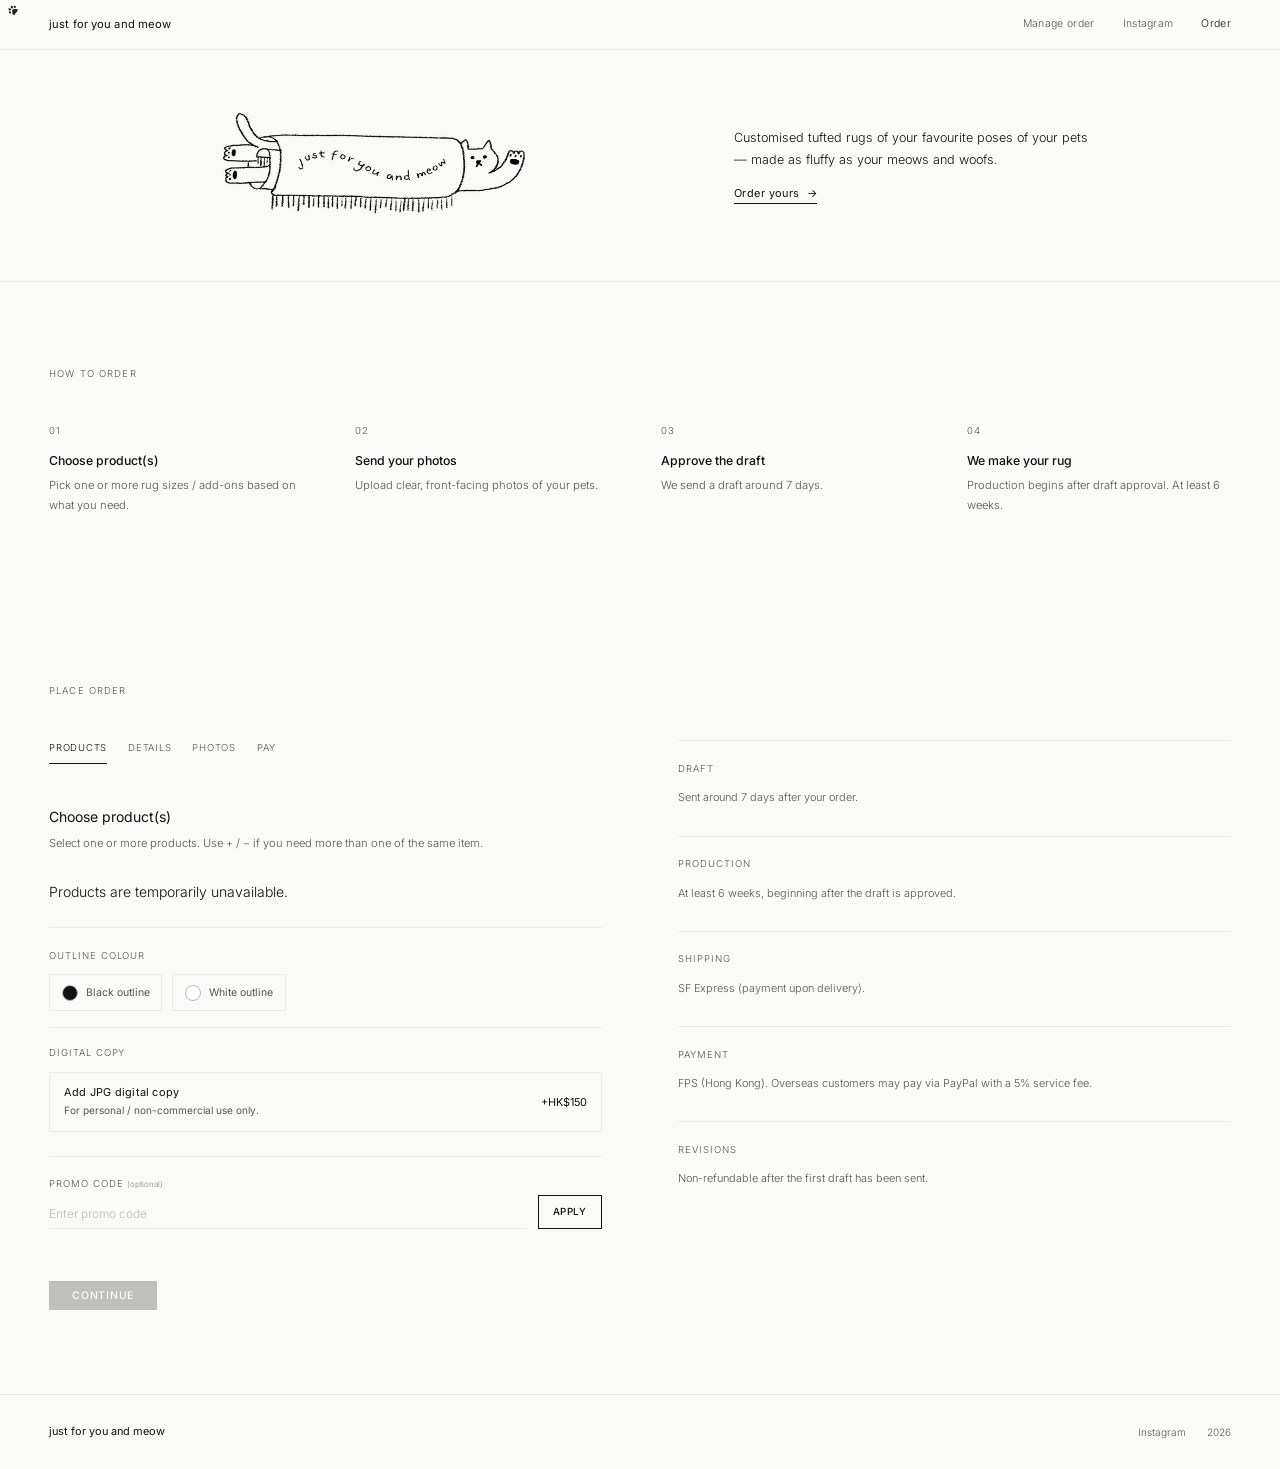
==== commit 0f009471: "Add files via upload" ====
--- a/index.html
+++ b/index.html
@@ -157,7 +157,7 @@
   <section class="section">
     <p class="section-label">How to order</p>
     <div class="process">
-      <div><div class="step-n">01</div><div class="step-title">Choose product(s)</div><p class="step-desc">S, M, or L <br>based on the number of pets you want included.</p></div>
+      <div><div class="step-n">01</div><div class="step-title">Choose product(s)</div><p class="step-desc">Pick one or more rug sizes / add-ons based on what you need.</p></div>
       <div><div class="step-n">02</div><div class="step-title">Send your photos</div><p class="step-desc">Upload clear, front-facing photos of your pets.</p></div>
       <div><div class="step-n">03</div><div class="step-title">Approve the draft</div><p class="step-desc">We send a draft around 7 days.</p></div>
       <div><div class="step-n">04</div><div class="step-title">We make your rug</div><p class="step-desc">Production begins after draft approval. At least 6 weeks.</p></div>
@@ -177,7 +177,7 @@
 
         <div class="panel on" id="p1">
           <div class="panel-title">Choose product(s)</div>
-          <p class="panel-sub">Select the rug that fits you and your pets.</p>
+          <p class="panel-sub">Select one or more products. Use + / − if you need more than one of the same item.</p>
           <div id="p1-rows"></div>
 
           <div class="outline-box">
@@ -234,7 +234,7 @@
             <div class="upfield">
               <input type="file" id="f-photos" accept="image/*" multiple onchange="onPetFiles(this)">
               <span class="upfield-label">Select files</span>
-              <span class="upfield-hint">JPG or PNG · up to 6 files · 2.5 MB each</span>
+              <span class="upfield-hint">JPG or PNG · up to 6 files · 3 MB each</span>
             </div>
             <div class="file-chosen" id="pet-file-chosen"></div>
             <div class="photo-list" id="pet-photo-list"></div>
@@ -767,9 +767,9 @@
 function onPetFiles(input) {
   const newFiles = Array.from(input.files);
   const el = document.getElementById('pet-file-chosen');
-  const invalid = newFiles.filter(f => f.size > 2.5 * 1000 * 1000 || !['image/png', 'image/jpeg', 'image/jpg'].includes(f.type));
+  const invalid = newFiles.filter(f => f.size > 3 * 1000 * 1000 || !['image/png', 'image/jpeg', 'image/jpg'].includes(f.type));
   if (invalid.length) {
-    el.textContent = 'Photos must be JPG or PNG and no larger than 2.5 MB each.';
+    el.textContent = 'Photos must be JPG or PNG and no larger than 3 MB each.';
     el.style.color = 'var(--err)';
     input.value = '';
     return;
@@ -946,7 +946,7 @@
     return;
   }
 
-  const MAX_FILE_SIZE = 2.5 * 1000 * 1000;
+  const MAX_FILE_SIZE = 3 * 1000 * 1000;
   const ALLOWED_TYPES = ['image/png', 'image/jpeg', 'image/jpg'];
 
   if (petFiles.length < 1) {
@@ -961,7 +961,7 @@
 
   for (let f of petFiles) {
     if (f.size > MAX_FILE_SIZE) {
-      showMsg('msg-s3', 'err', 'Pet photo too large (max 2.5MB).');
+      showMsg('msg-s3', 'err', 'Pet photo too large (max 3MB).');
       return;
     }
     if (!ALLOWED_TYPES.includes(f.type)) {
@@ -1129,11 +1129,11 @@
     return;
   }
 
-  const MAX_SIZE = 2.5 * 1000 * 1000;
+  const MAX_SIZE = 3 * 1000 * 1000;
   const ALLOWED_TYPES = ['image/png', 'image/jpeg', 'image/jpg'];
 
   if (payFile.size > MAX_SIZE) {
-    showMsg('msg-s4', 'err', 'Screenshot too large (max 2.5MB).');
+    showMsg('msg-s4', 'err', 'Screenshot too large (max 3MB).');
     return;
   }
 
@@ -1182,11 +1182,11 @@
 
 
 function validateImageFile_(file, label) {
-  const MAX_SIZE = 2.5 * 1000 * 1000;
+  const MAX_SIZE = 3 * 1000 * 1000;
   const ALLOWED_TYPES = ['image/png', 'image/jpeg', 'image/jpg'];
 
   if (!file) throw new Error(label + ' is missing.');
-  if (file.size > MAX_SIZE) throw new Error(label + ' is too large (max 2.5MB).');
+  if (file.size > MAX_SIZE) throw new Error(label + ' is too large (max 3MB).');
   if (!ALLOWED_TYPES.includes(file.type)) throw new Error(label + ' must be PNG or JPEG only.');
 }
 
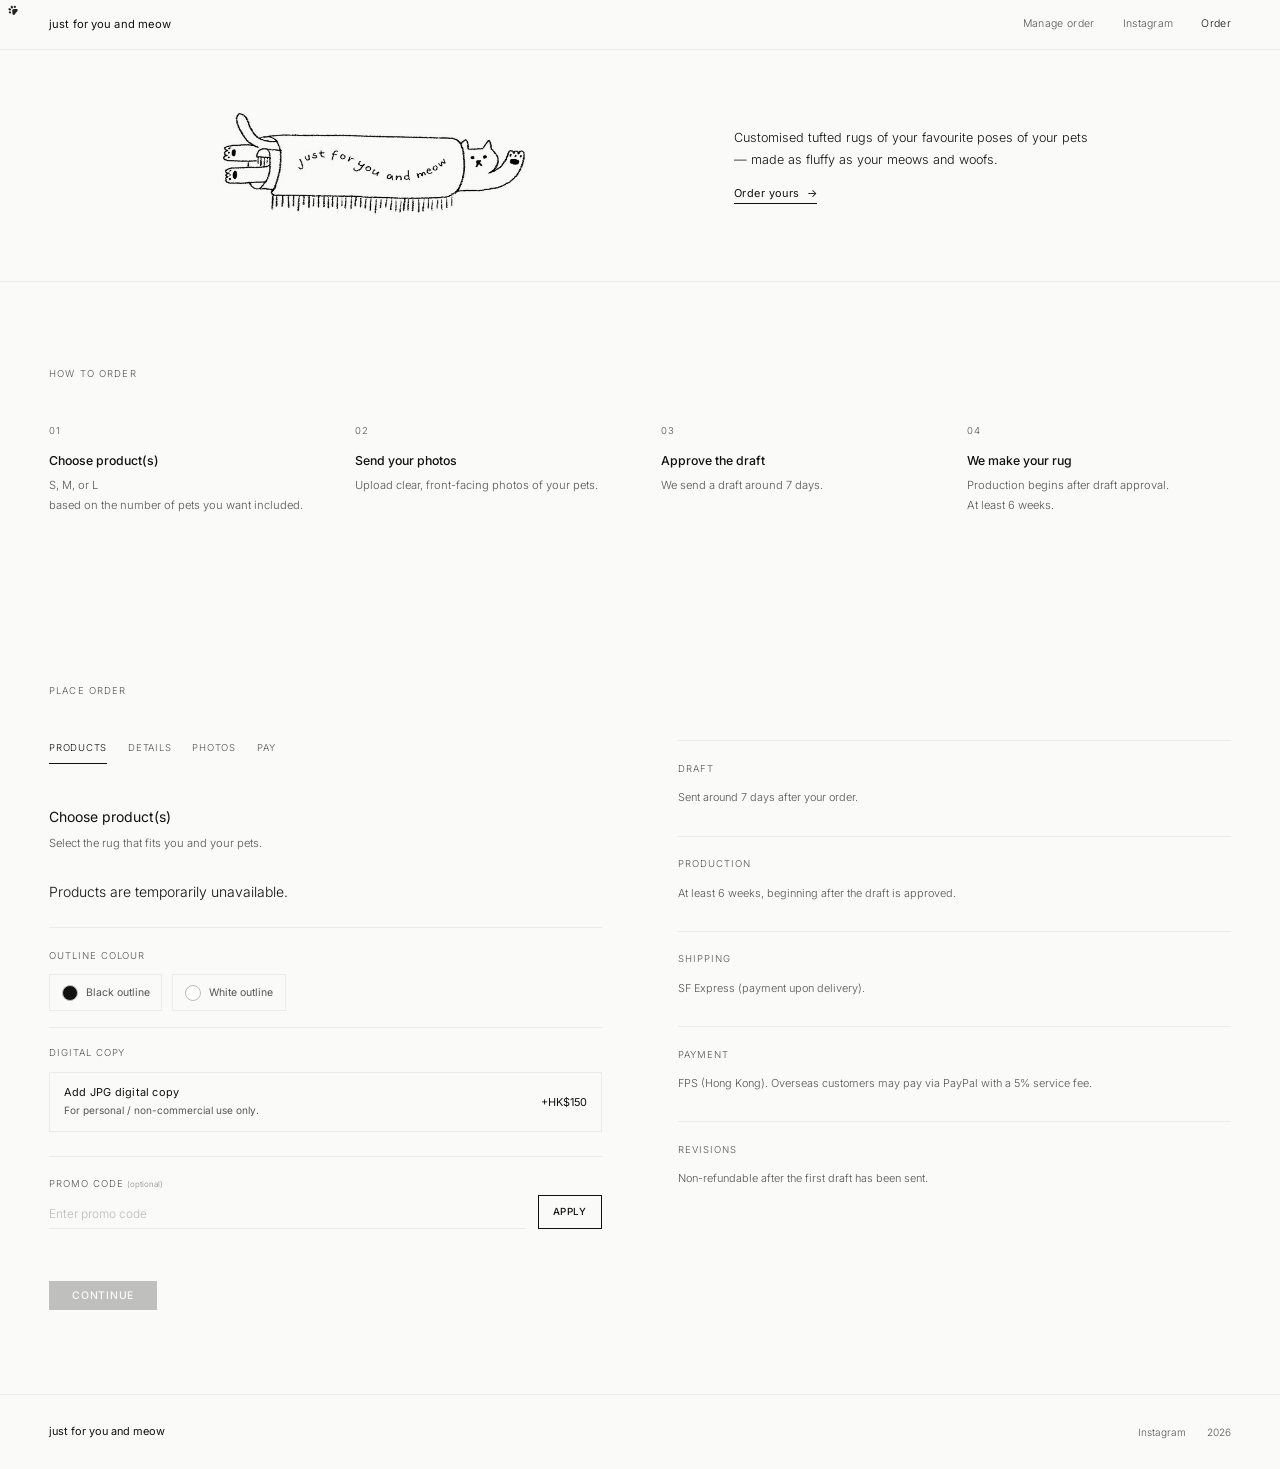
==== commit 9997ae05: "Update index.html" ====
--- a/index.html
+++ b/index.html
@@ -101,8 +101,8 @@
 .section{padding:clamp(3.5rem,7vw,6rem) clamp(1.5rem,5vw,3.5rem)}
 .section-label{font-size:.68rem;letter-spacing:.12em;text-transform:uppercase;color:var(--mid);margin-bottom:3rem}
 .process{display:grid;grid-template-columns:repeat(4,1fr);gap:3rem}.step-n{font-size:.68rem;color:var(--mid);letter-spacing:.08em;margin-bottom:.9rem}.step-title{font-size:.88rem;font-weight:500;margin-bottom:.4rem}.step-desc{font-size:.8rem;color:var(--mid);line-height:1.75}
-.size-row{display:grid;grid-template-columns:5rem 1fr 1fr auto auto 2rem;align-items:center;gap:1.2rem;padding:1.3rem 0;border-bottom:1px solid var(--light);cursor:pointer;transition:background .1s}.size-row:hover{background:rgba(0,0,0,.02)}
-.size-letter{font-size:1.1rem;font-weight:300;letter-spacing:-.01em}.size-dims,.size-cap{font-size:.8rem;color:var(--mid)}.size-cap{font-size:.78rem}.size-price{font-size:.9rem;font-weight:400;white-space:nowrap}.size-radio{width:16px;height:16px;border:1.5px solid var(--light);border-radius:50%;transition:border-color .15s,background .15s;flex-shrink:0;justify-self:end}.size-row.sel .size-radio{background:var(--black);border-color:var(--black)}.qty-control{display:inline-flex;align-items:center;gap:.45rem;justify-self:end}.qty-btn{width:24px;height:24px;border:1px solid var(--light);background:var(--white);color:var(--mid);font:inherit;font-size:.9rem;line-height:1;cursor:pointer}.qty-btn:hover{border-color:var(--black);color:var(--black)}.qty-count{min-width:1.4rem;text-align:center;font-size:.78rem;color:var(--black)}
+.size-row{display:grid;grid-template-columns:5rem 1fr 1fr auto 1.2rem auto;align-items:center;gap:1rem;padding:1.3rem 0;border-bottom:1px solid var(--light);cursor:pointer;transition:background .1s}.size-row:hover{background:rgba(0,0,0,.02)}
+.size-letter{font-size:1.1rem;font-weight:300;letter-spacing:-.01em}.size-dims,.size-cap{font-size:.8rem;color:var(--mid)}.size-cap{font-size:.78rem}.size-price{font-size:.9rem;font-weight:400;white-space:nowrap}.size-radio{width:14px;height:14px;border:1.5px solid var(--light);border-radius:50%;transition:border-color .15s,background .15s;flex-shrink:0;justify-self:center}.size-row.sel .size-radio{background:var(--black);border-color:var(--black)}.qty-control{display:inline-flex;align-items:center;gap:.3rem;justify-self:start}.qty-btn{width:18px;height:18px;border:1px solid var(--light);border-radius:50%;background:var(--white);color:var(--mid);font:inherit;font-size:.72rem;line-height:1;cursor:pointer;padding:0;display:inline-flex;align-items:center;justify-content:center}.qty-btn:hover{border-color:var(--black);color:var(--black)}.qty-count{min-width:1rem;text-align:center;font-size:.72rem;color:var(--black)}
 .order-grid{display:grid;grid-template-columns:1fr 1fr;gap:clamp(3rem,6vw,6rem);align-items:start}
 .prog{display:flex;gap:1.5rem;margin-bottom:3rem}.prog-item{font-size:.68rem;letter-spacing:.08em;text-transform:uppercase;color:var(--mid);padding-bottom:.5rem;border-bottom:1.5px solid transparent;transition:all .2s}.prog-item.on{color:var(--black);border-color:var(--black)}.prog-item.done{opacity:.35}
 .panel{display:none}.panel.on{display:block;animation:fadeUp .22s ease}@keyframes fadeUp{from{opacity:0;transform:translateY(5px)}to{opacity:1;transform:translateY(0)}}
@@ -126,8 +126,7 @@
 .status-msg{font-size:.78rem;padding:.7rem 1rem;margin:.8rem 0;border-left:3px solid;display:none}.status-msg.show{display:block}.status-msg.ok{border-color:#2a9d5c;background:#f0faf5;color:#1a6b3c}.status-msg.err{border-color:var(--err);background:#fff5f5;color:var(--err)}.status-msg a{color:inherit;font-weight:500;text-decoration:underline}.spinner{display:inline-block;width:12px;height:12px;border:2px solid rgba(255,255,255,.3);border-top-color:#fff;border-radius:50%;animation:spin .6s linear infinite;margin-right:.5rem;vertical-align:middle}@keyframes spin{to{transform:rotate(360deg)}}
 body{cursor:none}.paw-cursor-container{position:fixed;top:0;left:0;width:100%;height:100%;pointer-events:none;z-index:9999}.paw{position:absolute;pointer-events:none;width:24px;height:28px}
 footer{border-top:1px solid var(--light);padding:2rem clamp(1.5rem,5vw,3.5rem);display:flex;justify-content:space-between;align-items:center;flex-wrap:wrap;gap:1rem}.footer-brand{font-size:.78rem;font-weight:400}.footer-links{display:flex;gap:1.5rem}.footer-links a{font-size:.72rem;color:var(--mid);text-decoration:none;transition:color .15s}.footer-links a:hover{color:var(--black)}
-@media(max-width:780px){.process{grid-template-columns:1fr 1fr}.order-grid{grid-template-columns:1fr}.order-aside{display:none}.size-row{grid-template-columns:4rem minmax(0,1fr) auto 1.5rem;grid-template-areas:"letter details price radio" "letter capacity price radio";column-gap:1rem;row-gap:.15rem}.size-letter{grid-area:letter}.size-row>div:not(.size-cap):not(.size-price){grid-area:details}.size-cap{grid-area:capacity;display:block;font-size:.7rem;line-height:1.4}.size-price{grid-area:price}.size-radio{grid-area:radio}}
-@media(max-width:780px){.qty-control{grid-area:qty}.size-row{grid-template-columns:4rem minmax(0,1fr) auto auto 1.5rem;grid-template-areas:"letter details price qty radio" "letter capacity price qty radio"}.size-row>div.qty-control{grid-area:qty}}
+@media(max-width:780px){.process{grid-template-columns:1fr 1fr}.order-grid{grid-template-columns:1fr}.order-aside{display:none}.size-row{grid-template-columns:4rem minmax(0,1fr) auto 1rem auto;grid-template-areas:"letter details price radio qty" "letter capacity price radio qty";column-gap:.8rem;row-gap:.15rem}.size-letter{grid-area:letter}.size-row>div:not(.size-cap):not(.size-price):not(.qty-control){grid-area:details}.size-cap{grid-area:capacity;display:block;font-size:.7rem;line-height:1.4}.size-price{grid-area:price}.size-radio{grid-area:radio}.qty-control{grid-area:qty}}
 @media(max-width:480px){.process{grid-template-columns:1fr}}
 @media(max-width:768px){.paw-cursor-container{display:none}body{cursor:auto}}
 </style>
@@ -157,10 +156,10 @@
   <section class="section">
     <p class="section-label">How to order</p>
     <div class="process">
-      <div><div class="step-n">01</div><div class="step-title">Choose product(s)</div><p class="step-desc">Pick one or more rug sizes / add-ons based on what you need.</p></div>
+      <div><div class="step-n">01</div><div class="step-title">Choose product(s)</div><p class="step-desc">S, M, or L <br>based on the number of pets you want included.</p></div>
       <div><div class="step-n">02</div><div class="step-title">Send your photos</div><p class="step-desc">Upload clear, front-facing photos of your pets.</p></div>
       <div><div class="step-n">03</div><div class="step-title">Approve the draft</div><p class="step-desc">We send a draft around 7 days.</p></div>
-      <div><div class="step-n">04</div><div class="step-title">We make your rug</div><p class="step-desc">Production begins after draft approval. At least 6 weeks.</p></div>
+      <div><div class="step-n">04</div><div class="step-title">We make your rug</div><p class="step-desc">Production begins after draft approval. <br>At least 6 weeks.</p></div>
     </div>
   </section>
 
@@ -177,7 +176,7 @@
 
         <div class="panel on" id="p1">
           <div class="panel-title">Choose product(s)</div>
-          <p class="panel-sub">Select one or more products. Use + / − if you need more than one of the same item.</p>
+          <p class="panel-sub">Select the rug that fits you and your pets.</p>
           <div id="p1-rows"></div>
 
           <div class="outline-box">
@@ -467,12 +466,12 @@
         <div><div class="size-dims">${dims}</div></div>
         <div class="size-cap">${capacity}</div>
         <div class="size-price">HK$${price}</div>
+        <span class="size-radio" id="pr-${p.safeId}"></span>
         <div class="qty-control" onclick="event.stopPropagation()">
           <button type="button" class="qty-btn" aria-label="Decrease ${name}" onclick="changeProductQty('${p.safeId}', -1)">−</button>
           <span class="qty-count" id="qty-${p.safeId}">0</span>
           <button type="button" class="qty-btn" aria-label="Increase ${name}" onclick="changeProductQty('${p.safeId}', 1)">+</button>
         </div>
-        <span class="size-radio" id="pr-${p.safeId}"></span>
       </div>`);
   });
 }
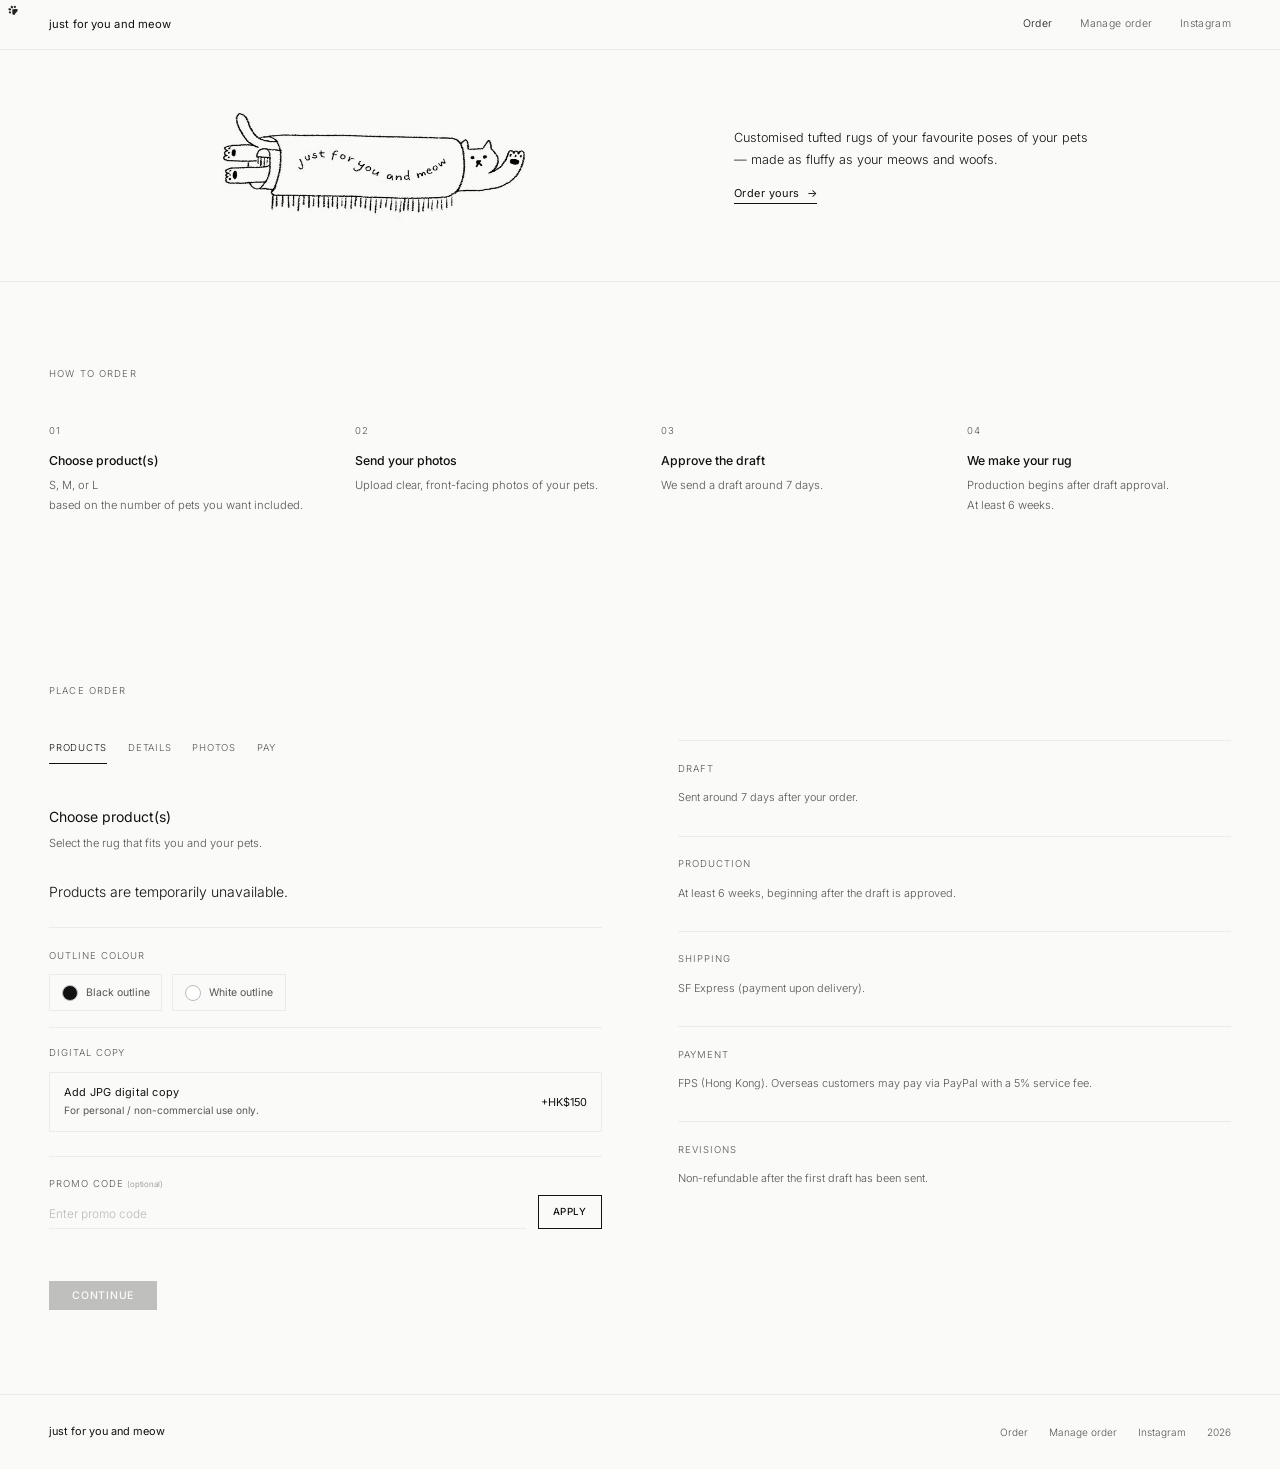
==== commit f75cbc3e: "Add files via upload" ====
--- a/index.html
+++ b/index.html
@@ -136,9 +136,9 @@
 <nav>
   <a href="index.html" class="nav-brand">just for you and meow</a>
   <div class="nav-right">
+    <a href="#order" class="active">Order</a>
     <a href="manage-order.html">Manage order</a>
     <a href="https://www.instagram.com/justforyouandmeow/" target="_blank" rel="noopener noreferrer">Instagram</a>
-    <a href="#order" class="active">Order</a>
   </div>
 </nav>
 
@@ -306,7 +306,7 @@
 
 <footer>
   <span class="footer-brand">just for you and meow</span>
-  <div class="footer-links"><a href="https://www.instagram.com/justforyouandmeow/" target="_blank">Instagram</a><span style="color:var(--mid);font-size:.72rem" id="yr"></span></div>
+  <div class="footer-links"><a href="#order">Order</a><a href="manage-order.html">Manage order</a><a href="https://www.instagram.com/justforyouandmeow/" target="_blank" rel="noopener noreferrer">Instagram</a><span style="color:var(--mid);font-size:.72rem" id="yr"></span></div>
 </footer>
 
 <script>
@@ -647,9 +647,8 @@
   const source = Array.isArray(items) && items.length ? items : selectedItems;
   return source.map(item => {
     const name = item.name || item.productName || item.id || item.productId || 'Product';
-    const dims = item.dims ? ' ' + item.dims : '';
     const qty = Number(item.quantity || 1);
-    return name + dims + ' × ' + qty;
+    return name + ' × ' + qty;
   }).join(' + ');
 }
 
@@ -1190,11 +1189,10 @@
 }
 
 async function verifyManageOrder() {
-  const orderNumber = document.getElementById('m-order').value.trim();
   const phone = document.getElementById('m-phone').value.trim();
 
-  if (!orderNumber || !phone) {
-    showMsg('msg-manage-login', 'err', 'Please enter your order number and phone number.');
+  if (!phone) {
+    showMsg('msg-manage-login', 'err', 'Please enter the phone number used for your order.');
     return;
   }
 
@@ -1207,18 +1205,20 @@
   try {
     const result = await postApi_({
       type: 'manage_lookup',
-      orderNumber: orderNumber,
       phone: phone
     });
 
-    if (!result.success || !result.orderToken) {
+    const foundOrder = result.order || {};
+    const foundOrderNumber = result.orderNumber || foundOrder.orderNumber || foundOrder.orderNo || foundOrder.no || '';
+
+    if (!result.success || !result.orderToken || !foundOrderNumber) {
       throw new Error(result.error || 'ORDER_LOOKUP_FAILED');
     }
 
     manageSession = {
-      orderNumber: result.orderNumber,
+      orderNumber: foundOrderNumber,
       orderToken: result.orderToken,
-      order: result.order || {}
+      order: foundOrder
     };
 
     sessionStorage.setItem('meow_manage_order_number', manageSession.orderNumber);
@@ -1230,8 +1230,10 @@
   } catch (error) {
     console.error('MANAGE_LOOKUP_ERROR:', error);
     manageSession = null;
+    sessionStorage.removeItem('meow_manage_order_number');
+    sessionStorage.removeItem('meow_manage_order_token');
     document.getElementById('manage-upload-panel').classList.remove('show');
-    showMsg('msg-manage-login', 'err', 'Order not found. Please check the order number and phone number.');
+    showMsg('msg-manage-login', 'err', 'Order not found. Please check the phone number.');
   } finally {
     btn.disabled = false;
     btn.textContent = 'Find order';
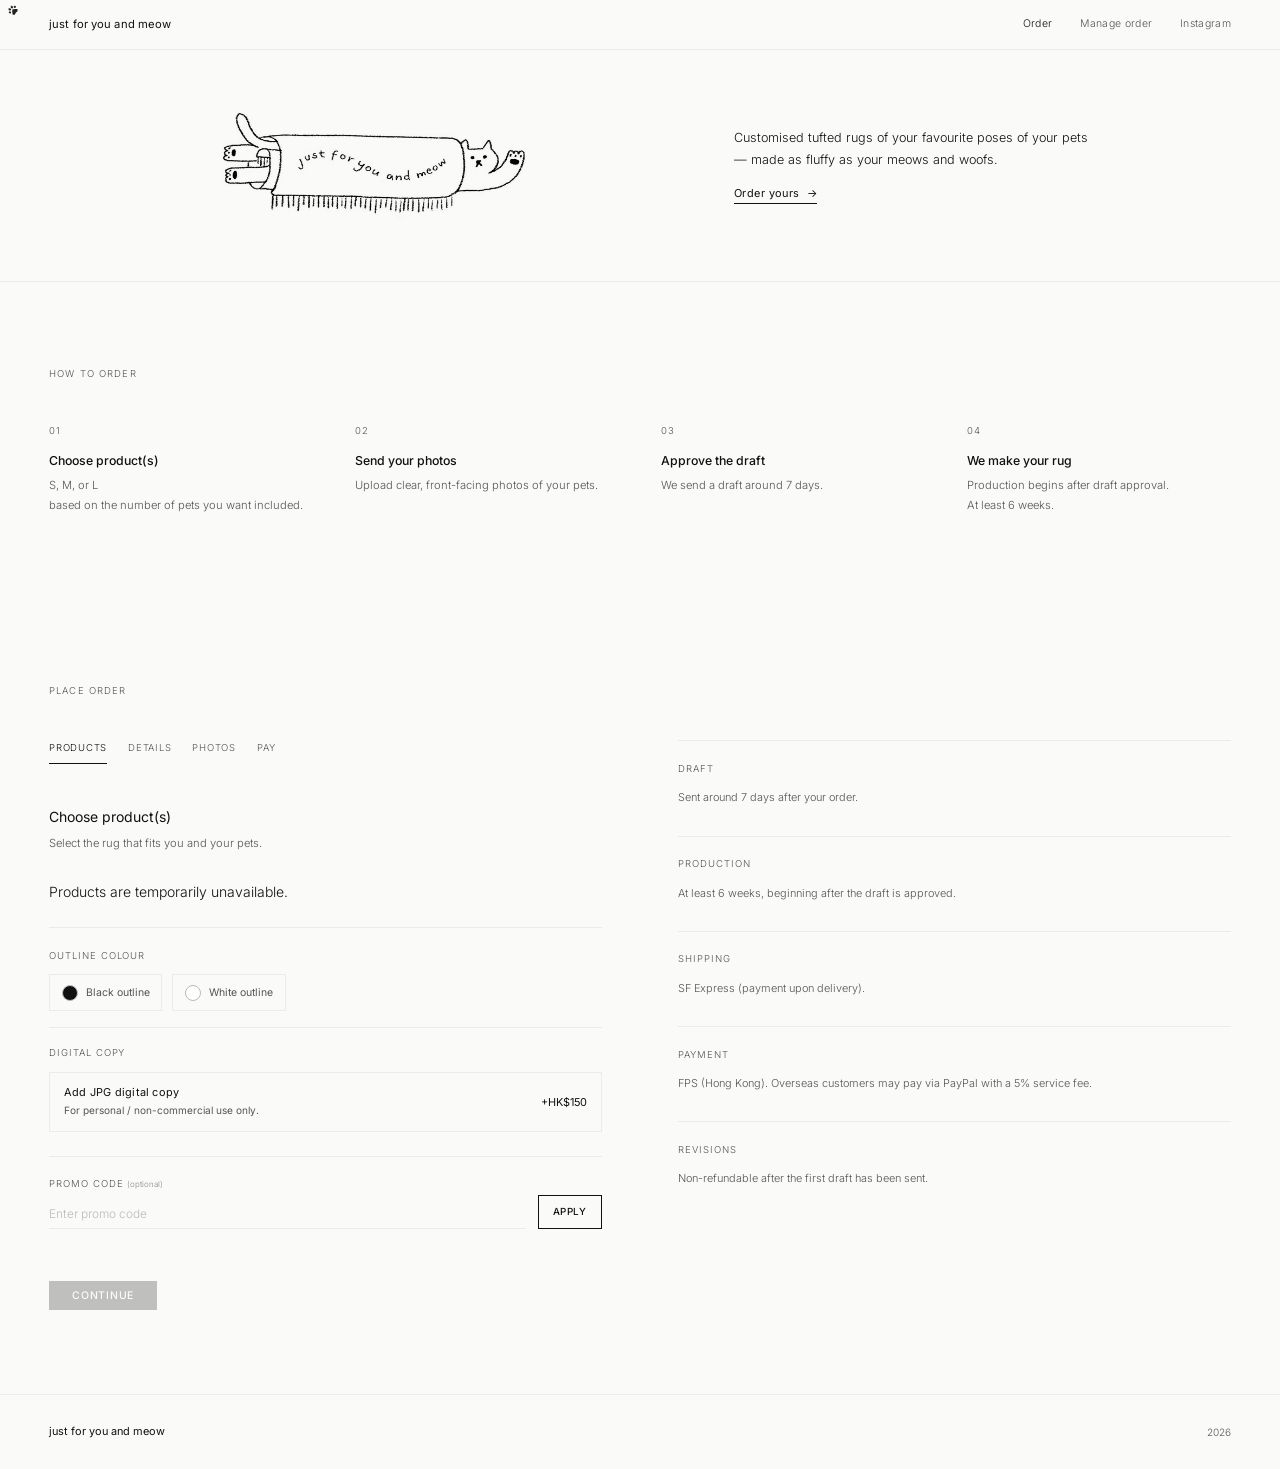
==== commit ff05d0fc: "Update index.html" ====
--- a/index.html
+++ b/index.html
@@ -306,7 +306,7 @@
 
 <footer>
   <span class="footer-brand">just for you and meow</span>
-  <div class="footer-links"><a href="#order">Order</a><a href="manage-order.html">Manage order</a><a href="https://www.instagram.com/justforyouandmeow/" target="_blank" rel="noopener noreferrer">Instagram</a><span style="color:var(--mid);font-size:.72rem" id="yr"></span></div>
+  <div class="footer-links"><span style="color:var(--mid);font-size:.72rem" id="yr"></span></div>
 </footer>
 
 <script>
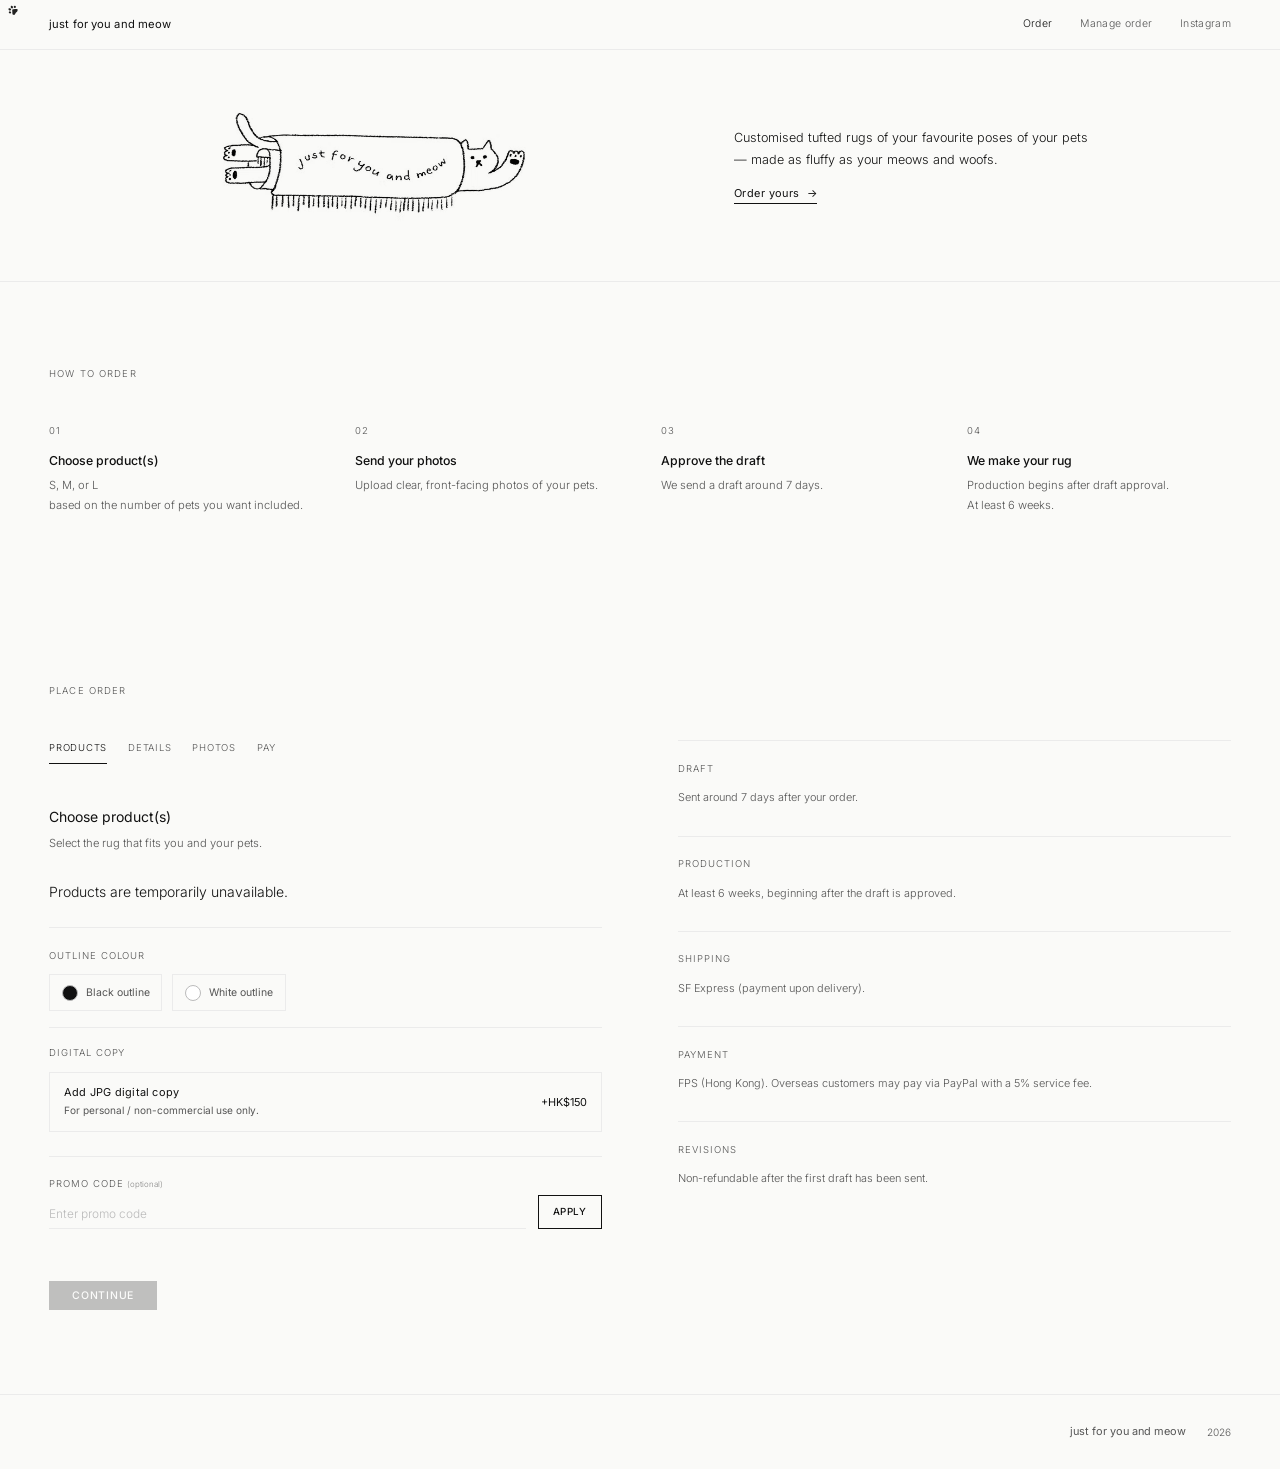
==== commit 227c52d3: "Add files via upload" ====
--- a/index.html
+++ b/index.html
@@ -125,7 +125,7 @@
 .manage-wrap{max-width:760px}.manage-summary{border-top:1px solid var(--light);border-bottom:1px solid var(--light);margin:1.5rem 0 2rem}.manage-summary .r-row:last-child{font-weight:300;border-color:var(--light)}.manage-upload-panel{display:none}.manage-upload-panel.show{display:block}.manage-note{font-size:.75rem;color:var(--mid);line-height:1.8;margin-top:.8rem}.manage-actions{display:flex;gap:1rem;flex-wrap:wrap;margin-top:1.5rem}
 .status-msg{font-size:.78rem;padding:.7rem 1rem;margin:.8rem 0;border-left:3px solid;display:none}.status-msg.show{display:block}.status-msg.ok{border-color:#2a9d5c;background:#f0faf5;color:#1a6b3c}.status-msg.err{border-color:var(--err);background:#fff5f5;color:var(--err)}.status-msg a{color:inherit;font-weight:500;text-decoration:underline}.spinner{display:inline-block;width:12px;height:12px;border:2px solid rgba(255,255,255,.3);border-top-color:#fff;border-radius:50%;animation:spin .6s linear infinite;margin-right:.5rem;vertical-align:middle}@keyframes spin{to{transform:rotate(360deg)}}
 body{cursor:none}.paw-cursor-container{position:fixed;top:0;left:0;width:100%;height:100%;pointer-events:none;z-index:9999}.paw{position:absolute;pointer-events:none;width:24px;height:28px}
-footer{border-top:1px solid var(--light);padding:2rem clamp(1.5rem,5vw,3.5rem);display:flex;justify-content:space-between;align-items:center;flex-wrap:wrap;gap:1rem}.footer-brand{font-size:.78rem;font-weight:400}.footer-links{display:flex;gap:1.5rem}.footer-links a{font-size:.72rem;color:var(--mid);text-decoration:none;transition:color .15s}.footer-links a:hover{color:var(--black)}
+footer{border-top:1px solid var(--light);padding:2rem clamp(1.5rem,5vw,3.5rem);display:flex;justify-content:flex-end;align-items:center}.footer-meta{display:flex;align-items:center;gap:1.5rem;color:var(--mid);font-size:.72rem}.footer-brand{font-size:.78rem;font-weight:400;color:var(--mid)}
 @media(max-width:780px){.process{grid-template-columns:1fr 1fr}.order-grid{grid-template-columns:1fr}.order-aside{display:none}.size-row{grid-template-columns:4rem minmax(0,1fr) auto 1rem auto;grid-template-areas:"letter details price radio qty" "letter capacity price radio qty";column-gap:.8rem;row-gap:.15rem}.size-letter{grid-area:letter}.size-row>div:not(.size-cap):not(.size-price):not(.qty-control){grid-area:details}.size-cap{grid-area:capacity;display:block;font-size:.7rem;line-height:1.4}.size-price{grid-area:price}.size-radio{grid-area:radio}.qty-control{grid-area:qty}}
 @media(max-width:480px){.process{grid-template-columns:1fr}}
 @media(max-width:768px){.paw-cursor-container{display:none}body{cursor:auto}}
@@ -305,8 +305,10 @@
 </dialog>
 
 <footer>
-  <span class="footer-brand">just for you and meow</span>
-  <div class="footer-links"><span style="color:var(--mid);font-size:.72rem" id="yr"></span></div>
+  <div class="footer-meta">
+    <span class="footer-brand">just for you and meow</span>
+    <span id="yr"></span>
+  </div>
 </footer>
 
 <script>
@@ -1188,6 +1190,22 @@
   if (!ALLOWED_TYPES.includes(file.type)) throw new Error(label + ' must be PNG or JPEG only.');
 }
 
+
+function normalizePhoneForLookup_(value) {
+  return String(value || '').replace(/[^0-9]/g, '');
+}
+
+function phoneLookupPayload_(phone) {
+  const phoneDigits = normalizePhoneForLookup_(phone);
+  return {
+    type: 'manage_lookup',
+    phone: phone,
+    phoneRaw: phone,
+    phoneDigits: phoneDigits,
+    phoneLast8: phoneDigits.slice(-8)
+  };
+}
+
 async function verifyManageOrder() {
   const phone = document.getElementById('m-phone').value.trim();
 
@@ -1203,10 +1221,7 @@
   hideMsg('msg-manage-upload');
 
   try {
-    const result = await postApi_({
-      type: 'manage_lookup',
-      phone: phone
-    });
+    const result = await postApi_(phoneLookupPayload_(phone));
 
     const foundOrder = result.order || {};
     const foundOrderNumber = result.orderNumber || foundOrder.orderNumber || foundOrder.orderNo || foundOrder.no || '';
@@ -1240,6 +1255,18 @@
   }
 }
 
+
+function formatManageItems_(order) {
+  if (Array.isArray(order.items) && order.items.length) {
+    return order.items.map(item => {
+      const name = item.name || item.productName || item.productId || 'Product';
+      const qty = Number(item.quantity || 1);
+      return name + ' × ' + qty;
+    }).join(' + ');
+  }
+  return order.productName || order.size || '—';
+}
+
 function renderManageSummary_(order) {
   const summary = document.getElementById('manage-summary');
   summary.innerHTML = '';
@@ -1248,7 +1275,7 @@
     { label: 'Order', value: manageSession.orderNumber },
     { label: 'Name', value: order.name || '—' },
     { label: 'Phone', value: order.phone || '—' },
-    { label: 'Size', value: [order.productName, order.dims].filter(Boolean).join(' ') || '—' },
+    { label: 'Products', value: formatManageItems_(order) },
     { label: 'Payment status', value: order.paymentStatus || '—' }
   ];
 
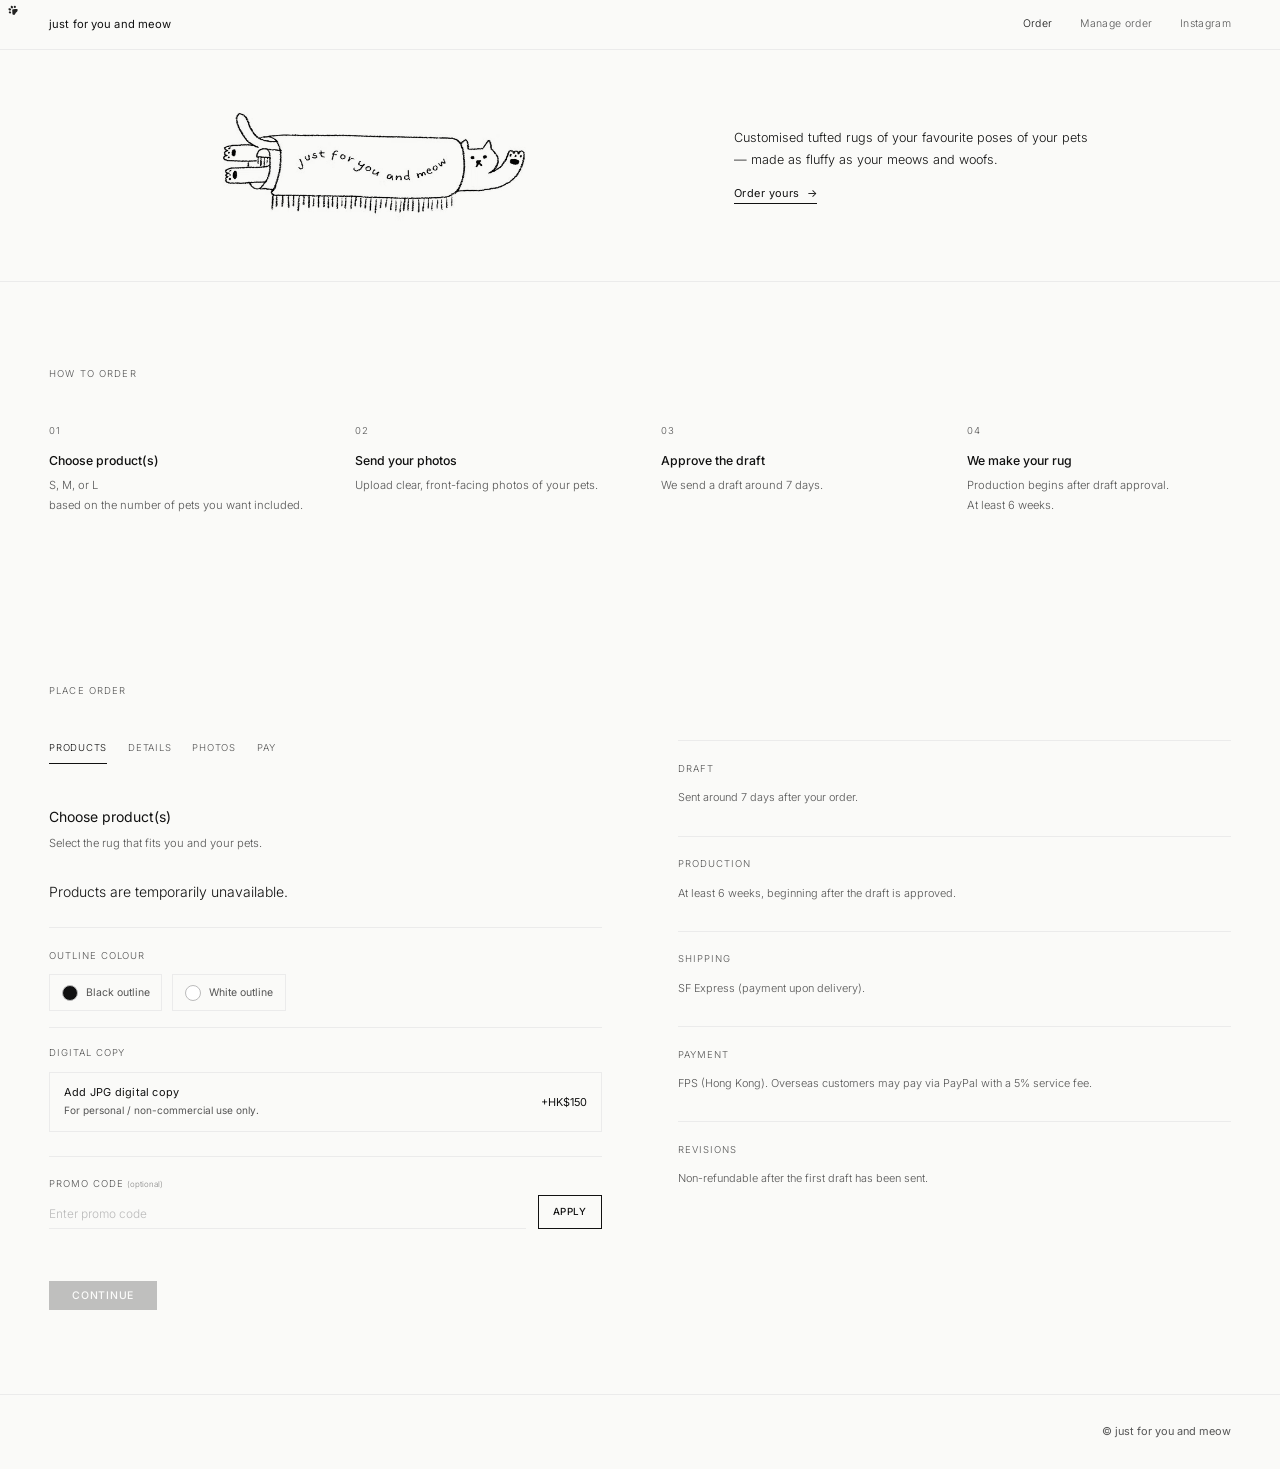
==== commit c164decd: "Add files via upload" ====
--- a/index.html
+++ b/index.html
@@ -306,8 +306,7 @@
 
 <footer>
   <div class="footer-meta">
-    <span class="footer-brand">just for you and meow</span>
-    <span id="yr"></span>
+    <span class="footer-brand">© just for you and meow</span>
   </div>
 </footer>
 
@@ -326,7 +325,6 @@
 let managePetFiles = [];
 let managePayFile = null;
 
-document.getElementById('yr').textContent = new Date().getFullYear();
 
 function fileToBase64(file) {
   return new Promise((res, rej) => {
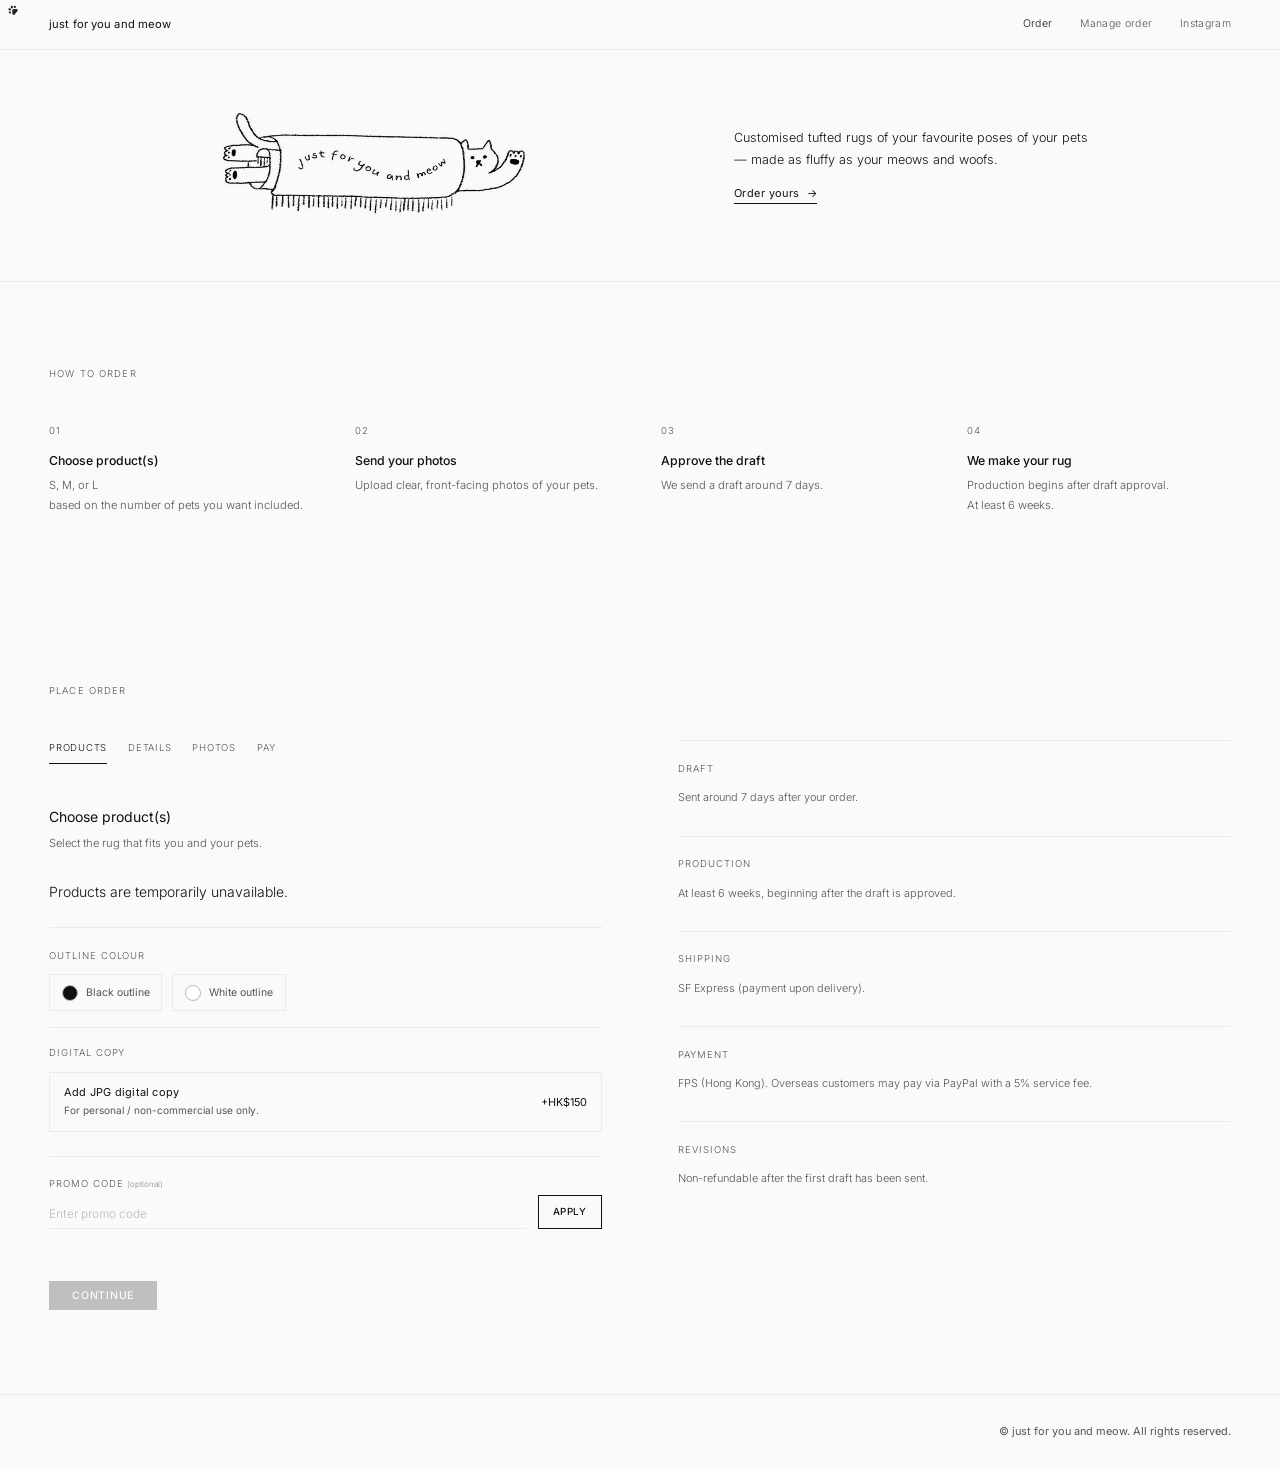
==== commit d0a04953: "Update index.html" ====
--- a/index.html
+++ b/index.html
@@ -306,7 +306,7 @@
 
 <footer>
   <div class="footer-meta">
-    <span class="footer-brand">© just for you and meow</span>
+    <span class="footer-brand">© just for you and meow. All rights reserved.</span>
   </div>
 </footer>
 
